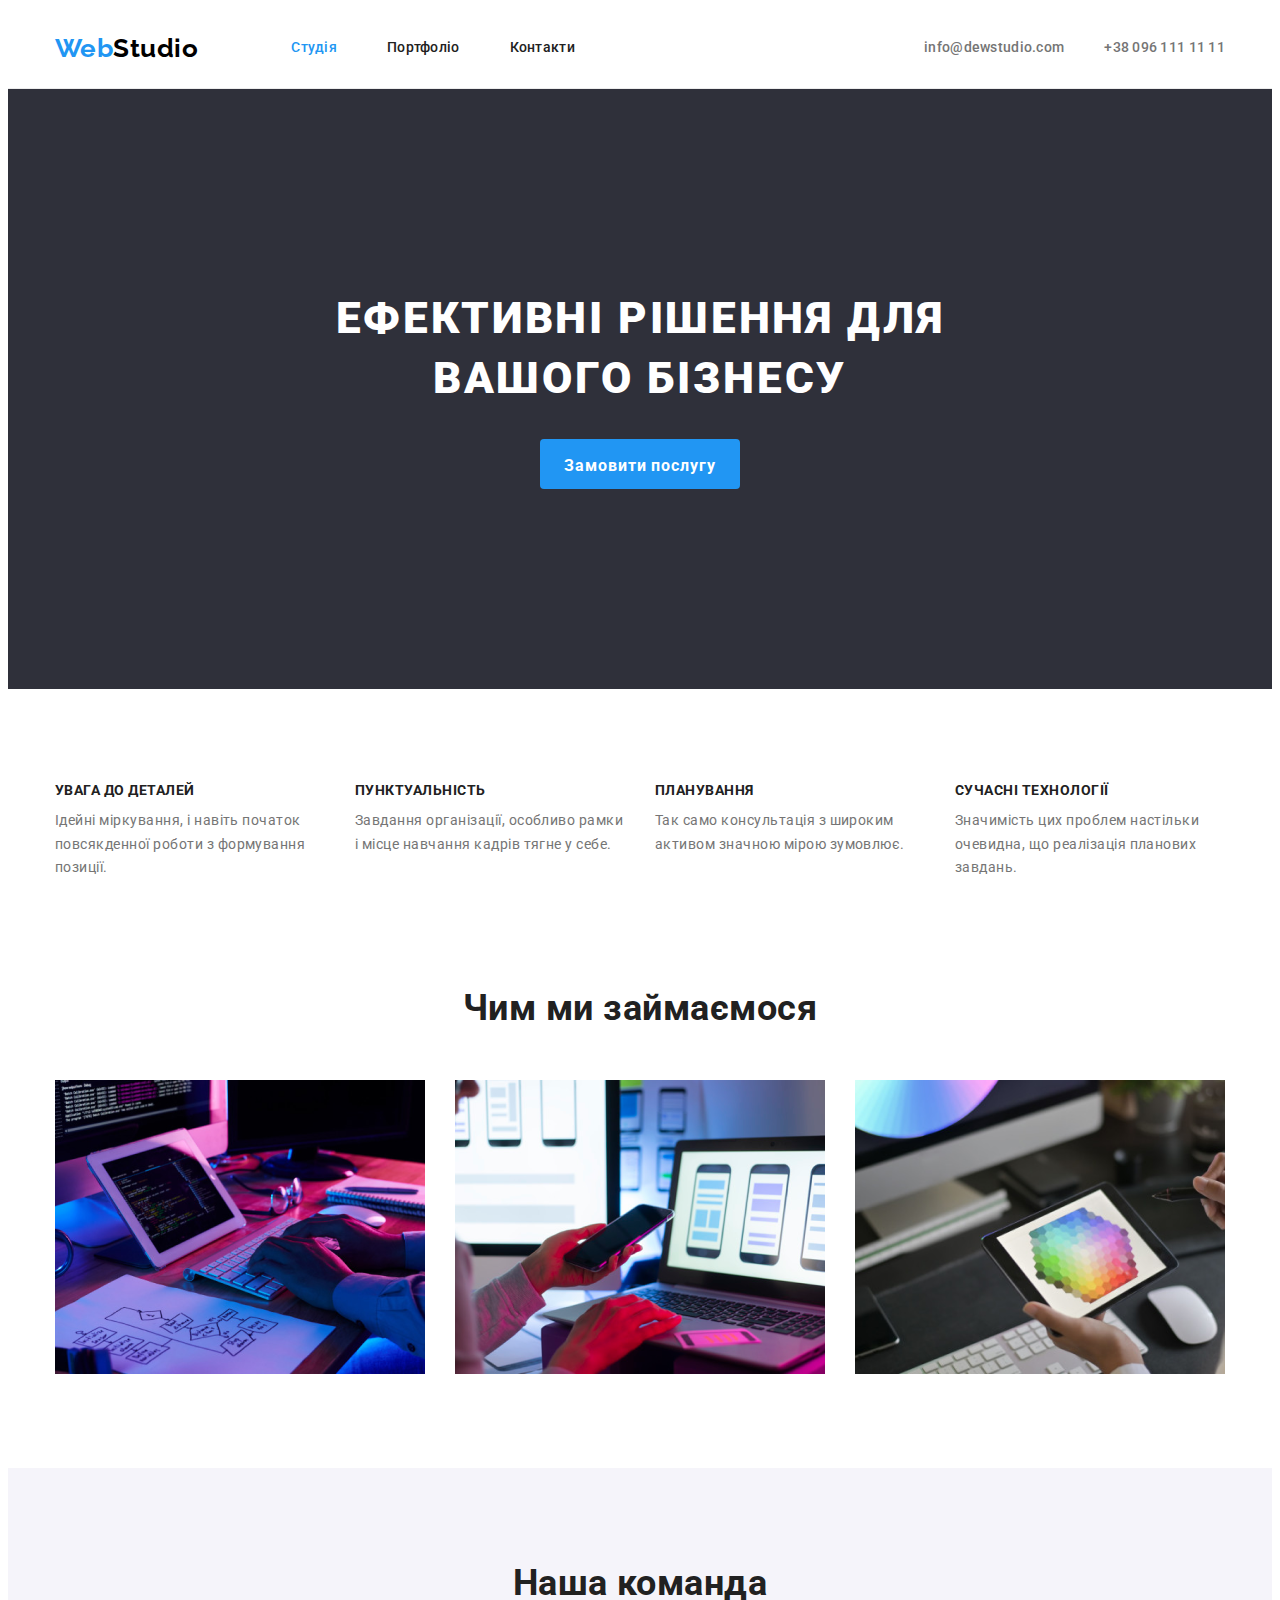
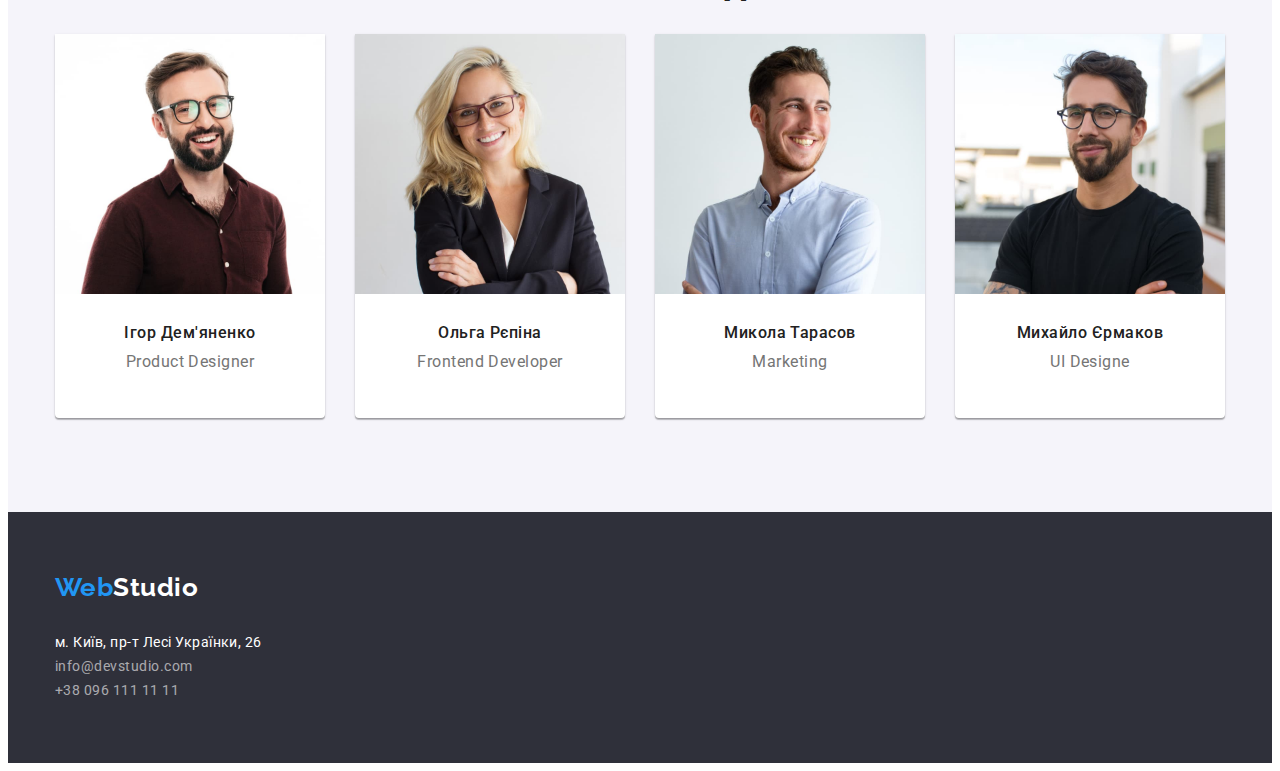
==== index.html @ f674fe14 "Initial commit" ====
<!DOCTYPE html>
<html lang="uk">
  <head>
    <meta charset="UTF-8" />
    <meta http-equiv="X-UA-Compatible" content="IE=edge" />
    <meta name="viewport" content="width=device-width, initial-scale=1.0" />
    <title>WebStudio2.1</title>
    <link rel="preconnect" href="https://fonts.googleapis.com" />
    <link rel="preconnect" href="https://fonts.gstatic.com" crossorigin />
    <link
      href="https://fonts.googleapis.com/css2?family=Raleway:wght@700&family=Roboto:wght@400;500;700;900&display=swap"
      rel="stylesheet"
    />
    <link
      rel="stylesheet"
      href="https://cdnjs.cloudflare.com/ajax/libs/modern-normalize/1.1.0/modern-normalize.min.css"
      integrity="sha512-wpPYUAdjBVSE4KJnH1VR1HeZfpl1ub8YT/NKx4PuQ5NmX2tKuGu6U/JRp5y+Y8XG2tV+wKQpNHVUX03MfMFn9Q=="
      crossorigin="anonymous"
      referrerpolicy="no-referrer"
    />
    <link rel="stylesheet" href="./css/styles.css" />
  </head>
  <body>
    <header class="section page-header">
      <div class="container">
        <nav class="nav-flex">
          <a href="./index.html" class="logo">Web<span class="logo-nav">Studio</span></a>
          <ul class="nav list">
            <li class="item"><a href="./index.html" class="nav-link curent">Студія</a></li>
            <li class="item"><a href="./portfolio.html" class="nav-link">Портфоліо</a></li>
            <li class="item"><a href="#" class="nav-link">Контакти</a></li>
          </ul>
        </nav>
        <ul class="nav list contact">
          <li class="contact-item">
            <a href="mailto:info@dewstudio.com" class="nav-button">info@dewstudio.com</a>
          </li>
          <li class="contact-item">
            <a href="tel:+380961111111" class="nav-button">+38 096 111 11 11</a>
          </li>
        </ul>
      </div>
    </header>
    <main>
      <section class="hero section">
        <div class="container">
          <h1 class="hero-title">Ефективні рішення для <br/> вашого бізнесу</h1>
          <button type="button" class="hero-button">Замовити послугу</button>
        </div>
      </section>
      <section class="benefits section">
        <div class="container benefits">
          <h2 class="visually-hidden">Наші переваги</h2>
          <ul class="benefits list">
            <li class="item">
              <h3 class="benefits-list-title">Увага до деталей</h3>
              <p class="benefits-discription">
                Ідейні міркування, і навіть початок повсякденної роботи з формування позиції.
              </p>
            </li>
            <li class="item">
              <h3 class="benefits-list-title">Пунктуальність</h3>
              <p class="benefits-discription">
                Завдання організації, особливо рамки і місце навчання кадрів тягне у себе.
              </p>
            </li>
            <li class="item">
              <h3 class="benefits-list-title">Планування</h3>
              <p class="benefits-discription">
                Так само консультація з широким активом значною мірою зумовлює.
              </p>
            </li>
            <li class="item">
              <h3 class="benefits-list-title">Сучасні технології</h3>
              <p class="benefits-discription">
                Значимість цих проблем настільки очевидна, що реалізація планових завдань.
              </p>
            </li>
          </ul>
        </div>
      </section>
      <section class="discription section">
        <div class="container">
          <h2 class="discription-title">Чим ми займаємося</h2>
          <ul class="discription list">
            <li>
              <img src="./images/boxone.png" alt="людина верстає код" width="370" />
            </li>
            <li>
              <img
                src="./images/box2.png"
                alt="людина створює додатки для смартфонів"
                width="370"
              />
            </li>
            <li>
              <img
                src="./images/box3.png"
                alt="людина обирає колір з політри на смартфоні"
                width="370"
              />
            </li>
          </ul>
        </div>
      </section>
      <section class="team section">
        <div class="container">
          <h2 class="team-title">Наша команда</h2>
          <ul class="team list">
            <li>
              <div class="cards">
                <img src="./images/igor.jpg" alt="чоловік в окулярах" width="270" />
                <div class="cards-text">
                  <h3 class="team-name">Ігор Дем'яненко</h3>
                  <p class="team-position">Product Designer</p>
                </div>
              </div>
            </li>
            <li>
              <div class="cards">
                <img src="./images/olga.jpg" alt="білява дівчинка в окулярах" width="270" />
                <div class="cards-text">
                  <h3 class="team-name">Ольга Рєпіна</h3>
                  <p class="team-position">Frontend Developer</p>
                </div>
              </div>
            </li>
            <li>
              <div class="cards">
                <img src="./images/mikola.jpg" alt="чоловік в сорочці посміхається" width="270" />
                <div class="cards-text">
                  <h3 class="team-name">Микола Тарасов</h3>
                  <p class="team-position">Marketing</p>
                </div>
              </div>
            </li>
            <li>
              <div class="cards">
                <img
                  src="./images/mihaylo.jpg"
                  alt="чоловік в окулярах та чорній футболці"
                  width="270"
                />
                <div class="cards-text">
                  <h3 class="team-name">Михайло Єрмаков</h3>
                  <p class="team-position">UI Designe</p>
                </div>
              </div>
            </li>
          </ul>
        </div>
      </section>
    </main>
    <footer class="contacts section">
      <div class="container">
        <p class="logo">Web<span class="logo-footer">Studio</span></p>
        <address>
          <ul class="contact list">
            <li>
              <a
                href="https://goo.gl/maps/CPtrU1FHBa2aNyZL9"
                target="_blank"
                rel="noopener noreferrer nofollow"
                class="contact-adress"
                >м. Київ, пр-т Лесі Українки, 26</a
              >
            </li>
            <li><a href="mailto:info@devstudio.com" class="contact-mail">info@devstudio.com</a></li>
            <li><a href="tel:+380961111111" class="contact-tel">+38 096 111 11 11</a></li>
          </ul>
        </address>
      </div>
    </footer>
  </body>
</html>
---- css/styles.css ----
/* основной фоновий цвет */
/* основной цвет текста */
/* color: ; */
/* вторичный цвет фона */
/* #2F303A */
/* акцент */
/* #2196F3 */
/* вторичний цвет текста */
/*  */

:root {
    --primary-text-color: #757575;
    --title-text-color: #212121;
    --accent-color: #2196F3;
    --alternative-accent-color: #188CE8;
    --alternative-text-color: #FFFFFF;
    --logo-text-color: #000000;
    --contacts-transparent-text: rgba(255, 255, 255, 0.6);
    --primary-background-color: #FFFFFF;
    --secondary-background-color: #2F303A;
    --alternative-background-color: #F5F4FA;
    }

/* Стили для обнуления верхних отступов у элементов */
h1,
h2,
h3,
h4,
h5,
h6,
p {
    margin-top: 0;
}

/* Класс для обнуления базовых свойств у списков (ul) */
.list {
    list-style: none;
    padding-left: 0px;
    margin: 0px;
}

/* Класс для обнуления базовых свойств у ссылок */
.link {
    text-decoration: none;
    color: inherit;
}

/* Свойства для корректного отображения картинок */
img {
    display: block;
    max-width: 100%;
    height: auto;
}

/* Свойства для обнуления курсива у address */
address {
    font-style: normal;
}

body {
    background-color: var(--primary-background-color);
    color: var(--primary-text-color);
    font-family: Roboto, sans-serif;
    letter-spacing: 0.03em;
}

* {
    box-sizing: border-box;
}
.container {
   width: 1200px; 
   padding-left: 15px;
   padding-right: 15px;
   margin-left: auto;
   margin-right: auto;
}
/* логотип */

.page-header {
border-bottom: 1px solid #ECECEC;
}

.page-header .container{
    display: flex;
    align-items: center;
}

.nav-flex {
    display: flex;
    align-items: center;
}

.logo {
    color: var(--accent-color);
    text-decoration: none;
    font-family: Raleway, sans-serif;
    font-weight: 700;
    font-size: 26px;
    line-height: 1.19;
    
}
.logo-nav {
    color: var(--logo-text-color)}

.nav-flex .logo {
    margin-right: 93px;

}



    /* навигация */

.nav.list,
.nav-button {
    display: flex;

    font-weight: 500;
    font-size: 14px;
    line-height:1.14;
    letter-spacing: 0.02em;
}


.nav-link {
    display: block;
    color: var(--title-text-color);
    text-decoration: none;
    padding: 32px 0px;
    }
.nav-link:hover,
.nav-link:focus {
    color: var(--accent-color);
    }

.nav.list .item + .item {
    margin-left: 50px;
}

.nav.list.contact {
    margin-left: auto;
}
.nav.list .nav-button{
    margin-bottom: 0px;
}

.nav-button {
    display: block;
    padding: 32px 0px;
    color: var(--primary-text-color);
    text-decoration: none;}


.nav-button:hover,
.nav-button:focus {
    color: var(--accent-color);}

    .nav.list .contact-item + .contact-item {
margin-left: 40px;
    }


    .curent {
        color: var(--accent-color);
    }


    /* Герой */

.hero {
    padding-top: 200px;
    padding-bottom: 200px;
    
    background-color: var(--secondary-background-color);
    display: block;
    text-align: center;

}

.hero-title {
    color: var(--alternative-text-color);
    font-weight: 900;
    font-size: 44px;
    line-height: 1.36;
    
    letter-spacing: 0.06em;
    text-transform: uppercase;
    border: transparent; 

    margin-bottom: 30px;
}

.hero-button {
    background-color: var(--accent-color);
    color: var(--alternative-text-color);
    font-family: inherit;
    font-weight: 700;
    font-size: 16px;
    line-height: 1.87;
    letter-spacing: 0.06em;
    text-align: center;
    cursor: pointer;

   
    border-radius: 4px;
    border-color: transparent;
    min-width: 200px;
    height: 50px;
    padding: 10px 20px;
}


.hero-button:hover,
.hero-button:focus {
    background-color: var(--alternative-accent-color);
}


/* Наши преимущества */

.benefits.section {
    padding-top: 94px;
    padding-bottom: 94px;
}


.visually-hidden {
    position: absolute;
    white-space: nowrap;
    width: 1px;
    height: 1px;
    overflow: hidden;
    border: 0;
    padding: 0;
    clip: rect(0 0 0 0);
    clip-path: inset(50%);
    margin: -1px;
}

.benefits.list {
    display: flex;
}

.benefits.list .item {
    display: block;
    width: 270px;
    margin-right: 30px;
}

.benefits.list .item:last-child {
    margin-right: 0px;
}
.benefits-list-title {
    color: var(--title-text-color);
    font-weight: 700;
    font-size: 14px;
    line-height: 1.14;
    text-transform: uppercase;
    margin-bottom: 10px;
}


.benefits-discription {
    font-size: 14px;
    line-height: 1.71;
}


/* Чем мы занимаемся */

.discription.section {
    padding-bottom: 94px;
}

.discription-title {
    color: var(--title-text-color);
    font-weight: 700;
    font-size: 36px;
    line-height: 1.16;
    text-align: center;

    margin-bottom: 50px;
}

.discription.list {
    display: flex;
    justify-content: space-between;
}

/* Наша команда */
.team.section {
    padding: 94px 0px;
}
.team.team.section {
    background-color: var(--alternative-background-color);
}

.team.list {
    display: flex;
    justify-content: space-between;
}

.cards {
    background: #FFFFFF;
        /* material shadow v1 */
    
        box-shadow: 0px 1px 3px rgba(0, 0, 0, 0.12), 0px 1px 1px rgba(0, 0, 0, 0.14), 0px 2px 1px rgba(0, 0, 0, 0.2);
        border-radius: 0px 0px 4px 4px;
}

.cards-text {
    padding-top: 30px;
    padding-bottom: 30px;
}

.team-title {
    color: var(--title-text-color);
    font-weight: 700;
    font-size: 36px;
    line-height: 1,16;
    text-align: center;
}

.team-name {      
    color: var(--title-text-color);
    font-weight: 500;
    font-size: 16px;
    line-height: 1.18;
    text-align: center;
    margin-bottom: 10px;
}

.team-position {

    font-weight: 400;
    font-size: 16px;
    line-height: 1.18;
    text-align: center;
}

/* Футер */

.contacts.section {
    background-color: var(--secondary-background-color);
    padding: 60px 0px;
}

.contacts.section p {
    margin-bottom: 28px;
}
.logo-footer {
    color: var(--alternative-text-color);
}

.contact.list a {
    margin-bottom: 12px;
}

.contact-adress {
    color: var(--alternative-text-color);
    text-decoration: none;
    font-style: normal;
    font-size: 14px;
    line-height: 1.71;
}

.contact-mail,
.contact-tel {
    color: var(--contacts-transparent-text);
    text-decoration: none;
    font-style: normal;
    font-size: 14px;
    line-height: 1.71;
}

.contact-adress:hover,
.contact-adress:focus,
.contact-mail:hover,
.contact-mail:focus,
.contact-tel:hover,
.contact-tel:focus {
    color: var(--accent-color);
}

/* Портфоліо */

/* Фільтри */

.container.portfolio {
    padding-top: 94px;
    padding-bottom: 94px;
}

.filters.list {
    display: flex;
    justify-content: center;
    margin-bottom: 50px;
}
.filters.list .item {
    margin-right: 8px;


}
.filters.list .item:last-child {
margin-right: 0px;
}

.filter-button {
    padding: 6px 22px;
    
    background-color: var(--alternative-background-color);
    color: var(--title-text-color);
    font-family: inherit;
    font-weight: 500;
    font-size: 16px;
    line-height: 1.62;
    text-align: center;
    letter-spacing: 0.03em;
    border-radius: 4px;
    border: transparent;
    cursor:pointer;
    }


.filter-button:hover,
.filter-button:focus {
    background-color: var(--accent-color);
    color: var(--alternative-text-color);
}

/* Проекты */

.project-flex {
    display: flex;
    flex-wrap: wrap;
}

.project.list .item {
    display: block;
    margin-right: 30px;
    margin-bottom: 30px;
    width: 370px;
}
 .project.list .item:nth-child(3n) {
    margin-right: 0px;
 }

.project.list .item:nth-last-child(-n + 3) {
    margin-bottom: 0px;
}

.project-cards {
    padding: 20px 24px;
    border: 1px solid #EEEEEE;
}

.projects-title {
    margin-bottom: 4px;
    
    color:  var(--title-text-color);
    font-weight: 700;
    font-size: 18px;
    line-height: 2;    
    letter-spacing: 0.06em;

}

.project-text {
    margin-bottom: 0px;
    font-size: 16px;
    line-height: 1.88;
    
}
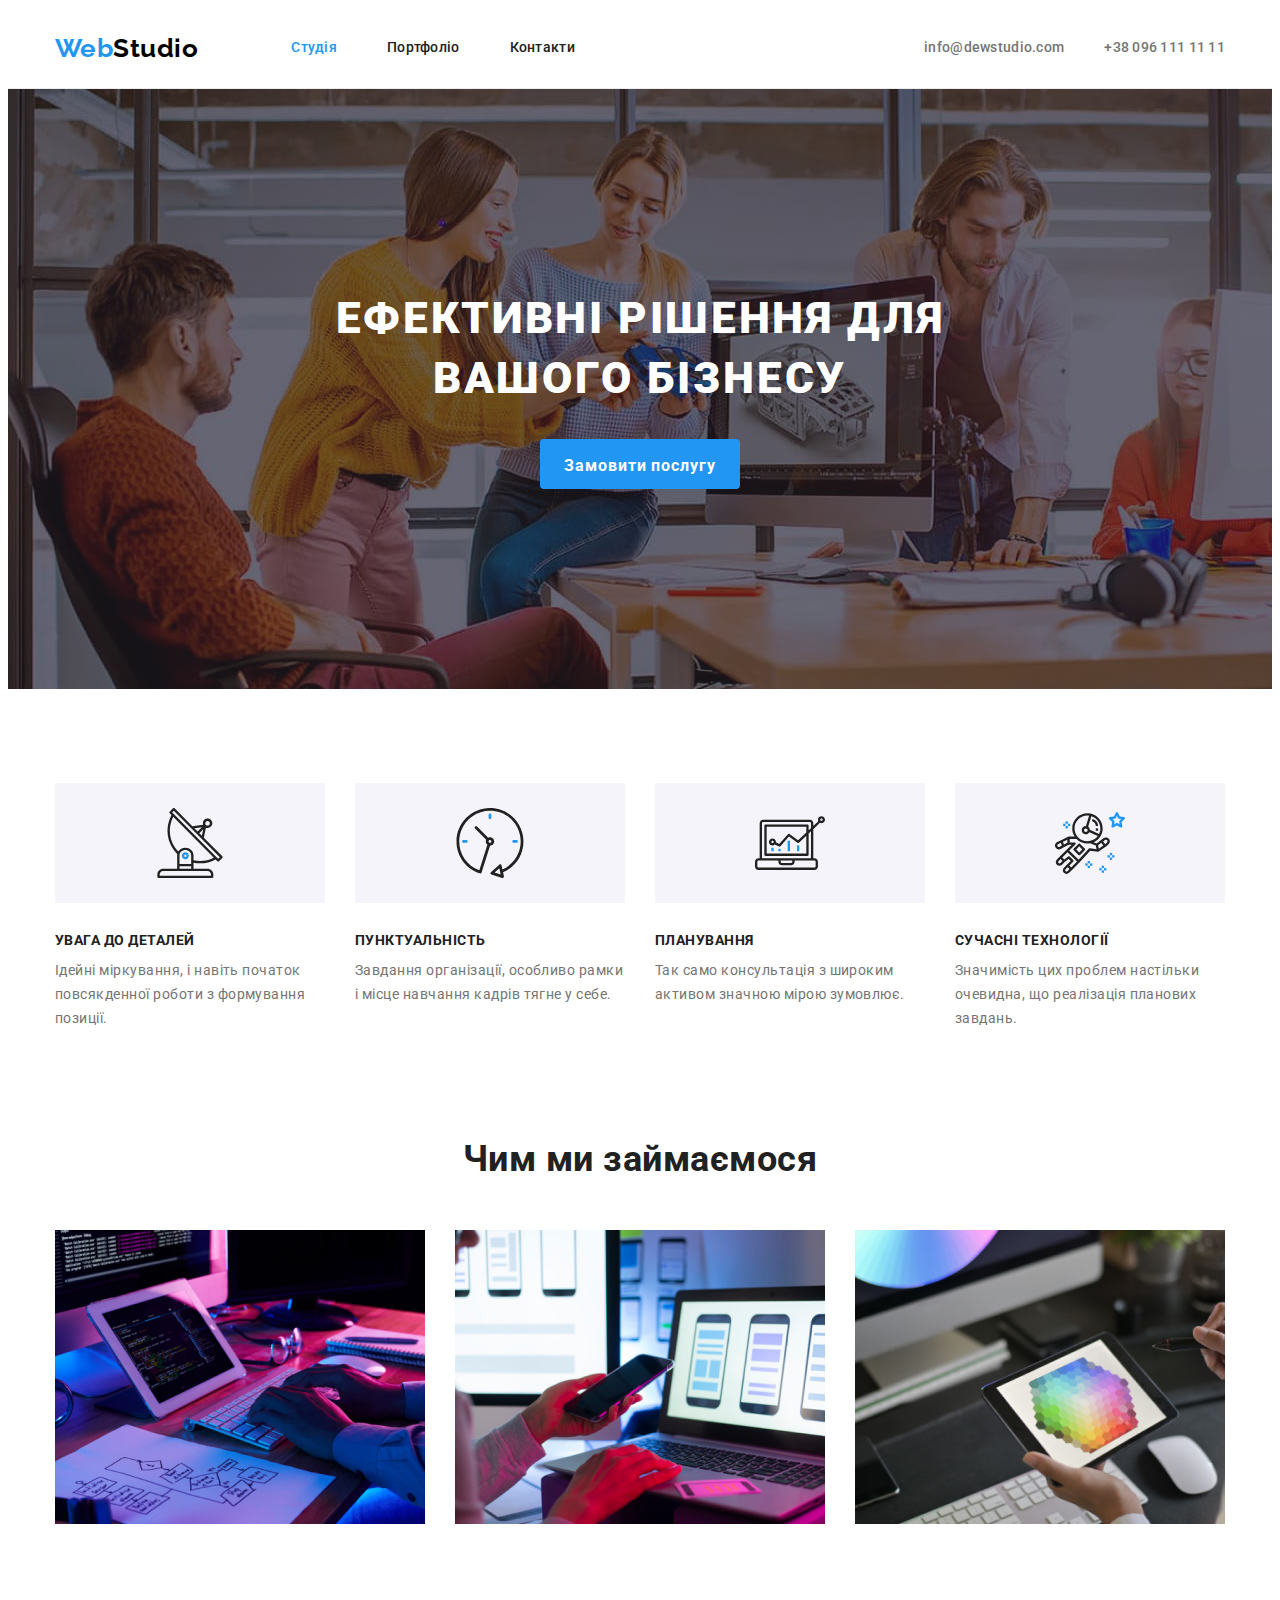
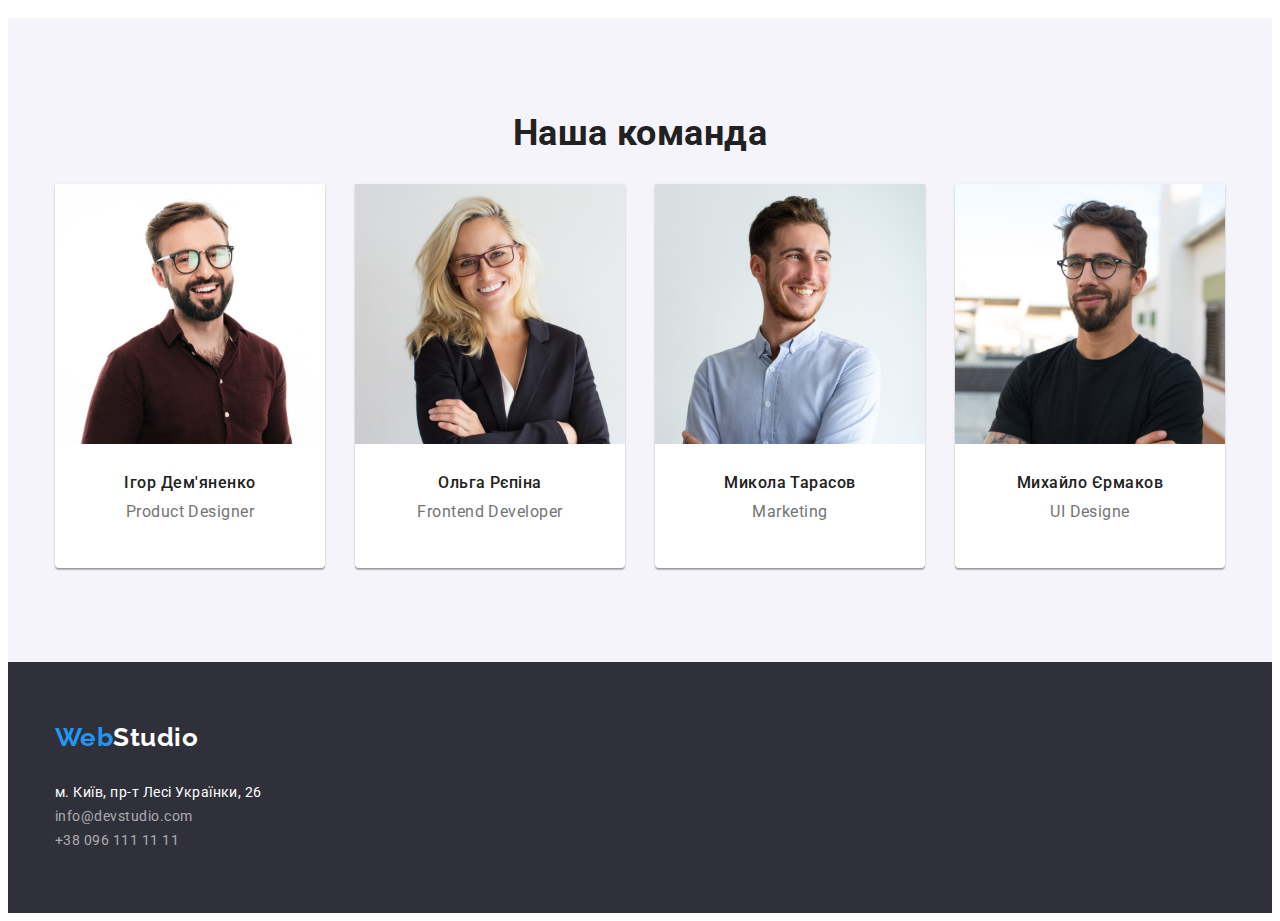
==== commit 7ffa7aa6: "заканчивает оформления героя" ====
--- a/index.html
+++ b/index.html
@@ -49,28 +49,28 @@
         </div>
       </section>
       <section class="benefits section">
-        <div class="container benefits">
+        <div class="container">
           <h2 class="visually-hidden">Наші переваги</h2>
           <ul class="benefits list">
-            <li class="item">
+            <li class="item item-antenna">
               <h3 class="benefits-list-title">Увага до деталей</h3>
               <p class="benefits-discription">
                 Ідейні міркування, і навіть початок повсякденної роботи з формування позиції.
               </p>
             </li>
-            <li class="item">
+            <li class="item item-clock">
               <h3 class="benefits-list-title">Пунктуальність</h3>
               <p class="benefits-discription">
                 Завдання організації, особливо рамки і місце навчання кадрів тягне у себе.
               </p>
             </li>
-            <li class="item">
+            <li class="item item-diogramma">
               <h3 class="benefits-list-title">Планування</h3>
               <p class="benefits-discription">
                 Так само консультація з широким активом значною мірою зумовлює.
               </p>
             </li>
-            <li class="item">
+            <li class="item item-astronaut">
               <h3 class="benefits-list-title">Сучасні технології</h3>
               <p class="benefits-discription">
                 Значимість цих проблем настільки очевидна, що реалізація планових завдань.
--- a/css/styles.css
+++ b/css/styles.css
@@ -171,10 +171,19 @@
     padding-top: 200px;
     padding-bottom: 200px;
     
+    display: block;
+    text-align: center;
+    height: 600px;
+    max-width: 1600px;
+    margin-left: auto;
+    margin-right: auto;
+   
+    background-image: linear-gradient( 
+        to right,
+    rgba(53, 47, 58, 0.4), rgba(53, 47, 58, 0.4)),
+    url(../images/hero.jpg);
     background-color: var(--secondary-background-color);
-    display: block;
-    text-align: center;
-
+   
 }
 
 .hero-title {
@@ -265,6 +274,32 @@
     line-height: 1.71;
 }
 
+.benefits.list .item::before {
+    display: block;
+    content: "";
+    height: 120px;
+    margin-bottom: 30px;
+    background-size: 70px;
+    background-repeat: no-repeat;
+    background-position: center;
+    background-color: var(--alternative-background-color);
+}
+
+.item-antenna::before {
+    background-image: url(../images/antenna.svg);
+    }
+
+.item-clock::before {
+    background-image: url(../images/clock.svg);
+}
+
+.item-diogramma::before {
+    background-image: url(../images/diagram.svg);
+}
+
+.item-astronaut::before {
+    background-image: url(../images/astronaut.svg);
+}
 
 /* Чем мы занимаемся */
 
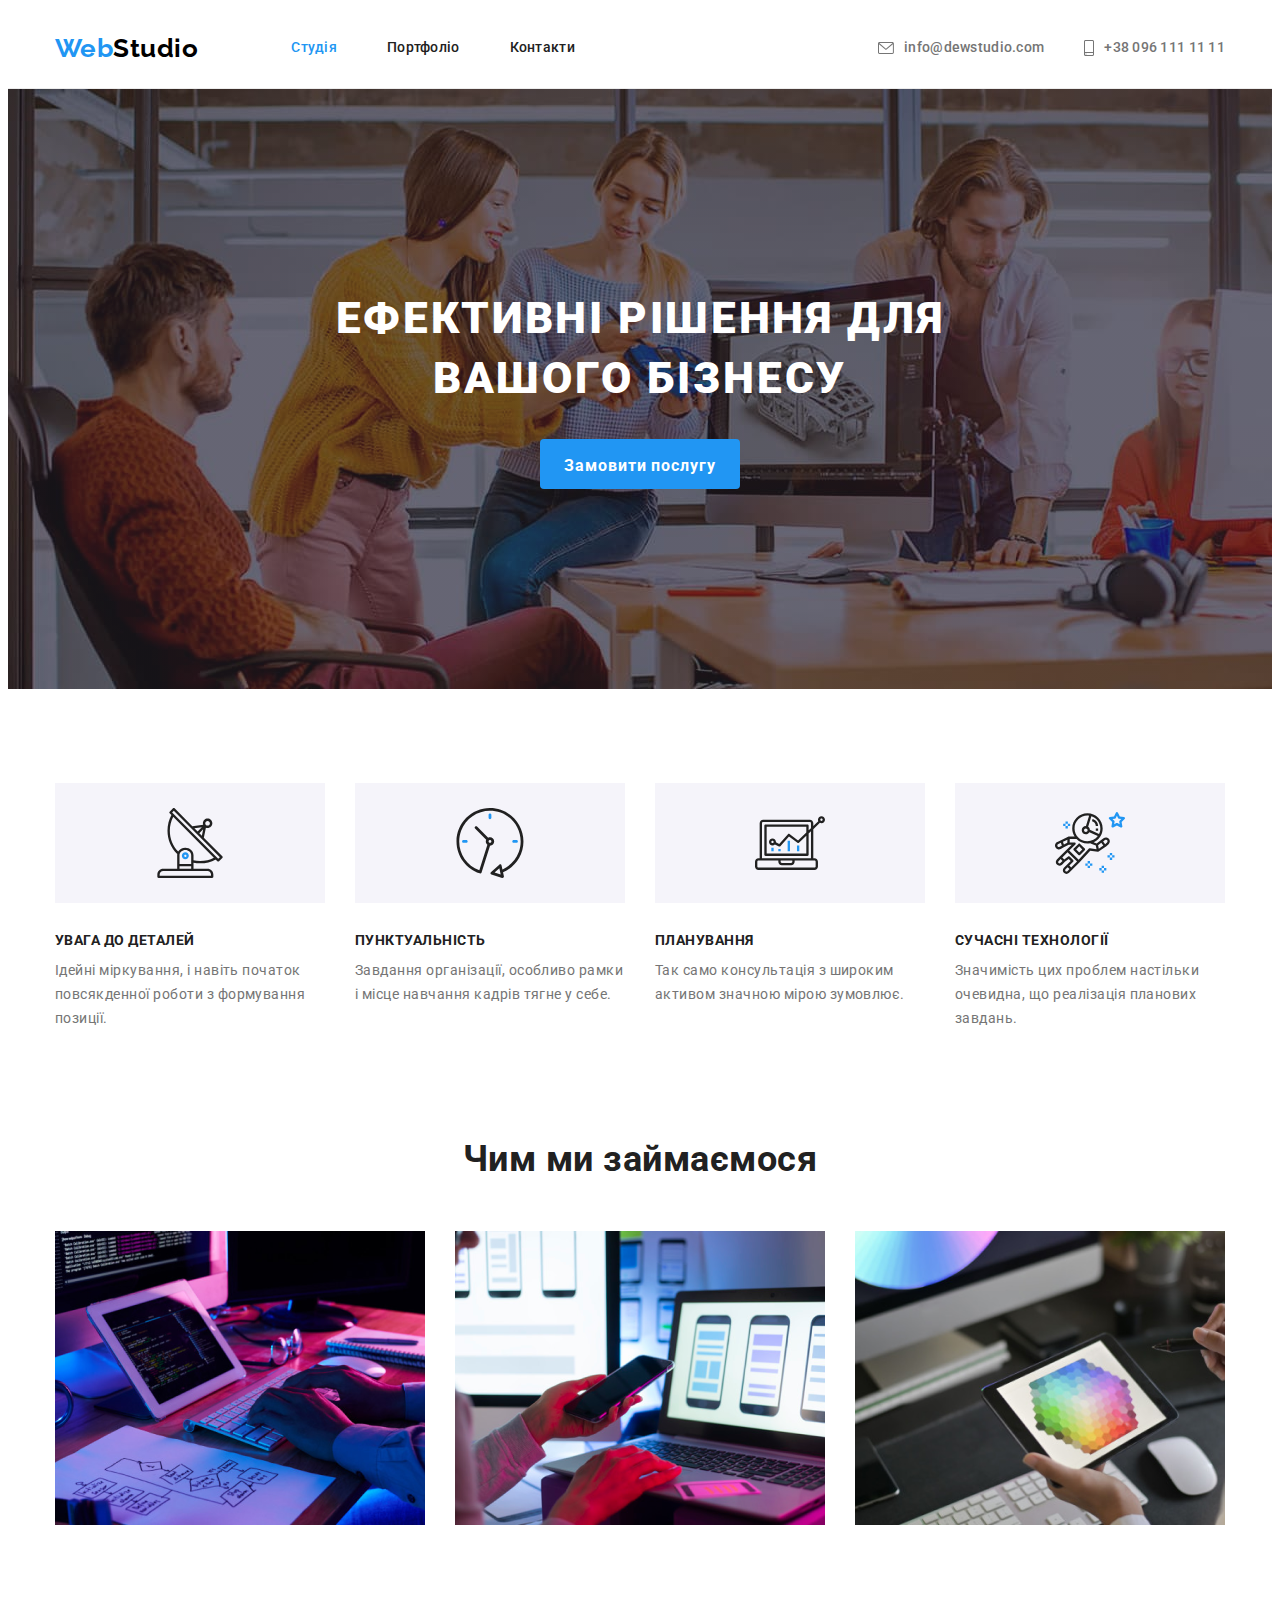
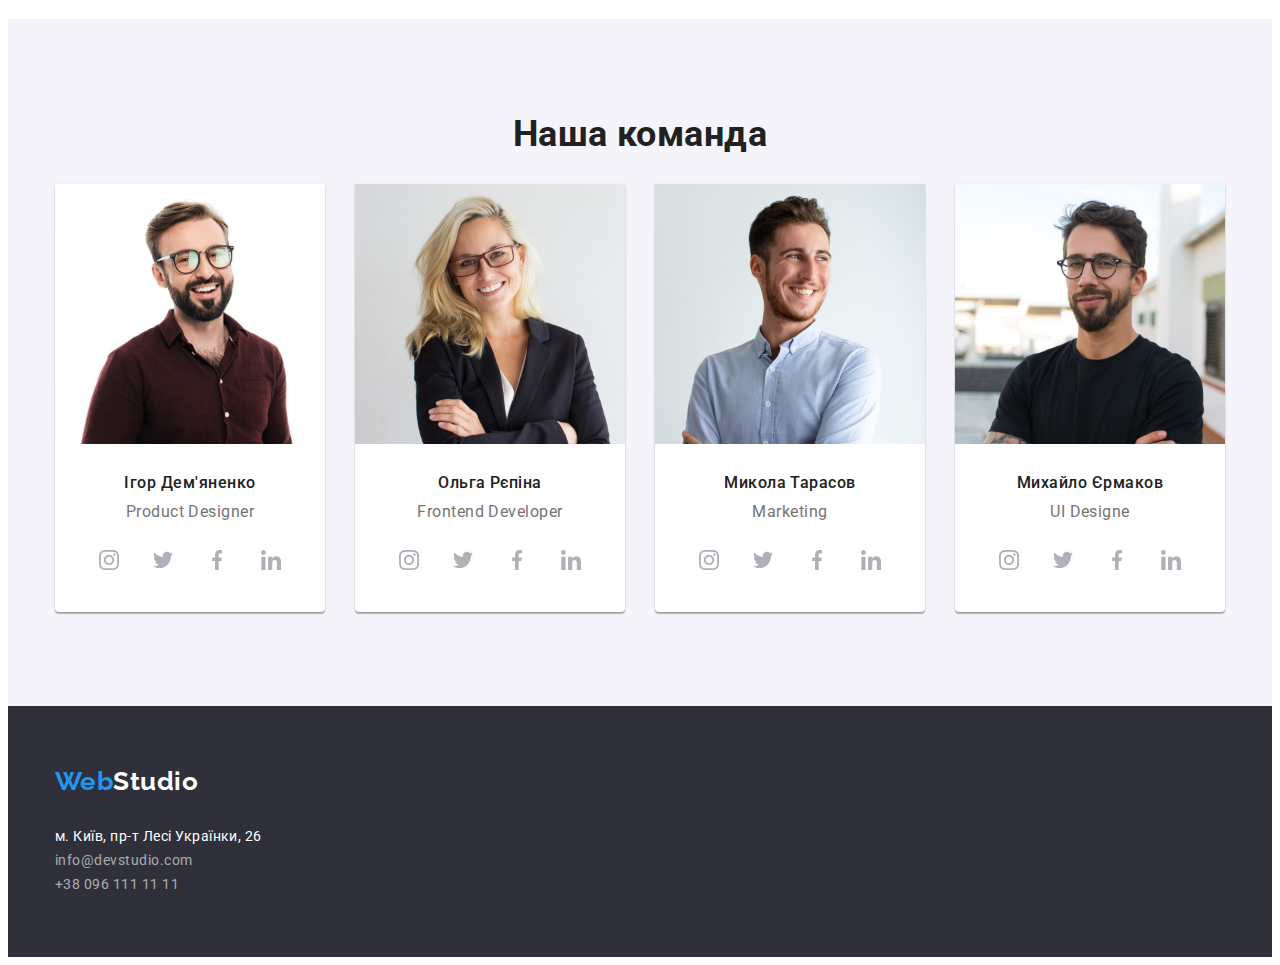
==== commit e568d721: "заканчивает карточки команды" ====
--- a/index.html
+++ b/index.html
@@ -33,10 +33,19 @@
         </nav>
         <ul class="nav list contact">
           <li class="contact-item">
-            <a href="mailto:info@dewstudio.com" class="nav-button">info@dewstudio.com</a>
+            <a href="mailto:info@dewstudio.com" class="nav-button">
+              <svg class="contact-icon" width="16px" height="12px">
+                <use href="./images/icons.svg#icon-envelope"></use>
+              </svg>
+              info@dewstudio.com</a
+            >
           </li>
           <li class="contact-item">
-            <a href="tel:+380961111111" class="nav-button">+38 096 111 11 11</a>
+            <a href="tel:+380961111111" class="nav-button">
+              <svg class="contact-icon" width="10px" height="16px">
+                <use href="./images/icons.svg#icon-smartphone"></use></svg
+              >+38 096 111 11 11</a
+            >
           </li>
         </ul>
       </div>
@@ -44,7 +53,10 @@
     <main>
       <section class="hero section">
         <div class="container">
-          <h1 class="hero-title">Ефективні рішення для <br/> вашого бізнесу</h1>
+          <h1 class="hero-title">
+            Ефективні рішення для <br />
+            вашого бізнесу
+          </h1>
           <button type="button" class="hero-button">Замовити послугу</button>
         </div>
       </section>
@@ -52,25 +64,46 @@
         <div class="container">
           <h2 class="visually-hidden">Наші переваги</h2>
           <ul class="benefits list">
-            <li class="item item-antenna">
+            <li class="item">
+              <div class="thumb">
+                <svg class="" width="70" height="70">
+                  <use href="./images/icons.svg#icon-antenna"></use>
+                </svg>
+              </div>
               <h3 class="benefits-list-title">Увага до деталей</h3>
               <p class="benefits-discription">
                 Ідейні міркування, і навіть початок повсякденної роботи з формування позиції.
               </p>
             </li>
-            <li class="item item-clock">
+            <li class="item">
+              <div class="thumb">
+                <svg class="" width="70" height="70">
+                  <use href="./images/icons.svg#icon-clock"></use>
+                </svg>
+              </div>
               <h3 class="benefits-list-title">Пунктуальність</h3>
               <p class="benefits-discription">
                 Завдання організації, особливо рамки і місце навчання кадрів тягне у себе.
               </p>
             </li>
-            <li class="item item-diogramma">
+            <li class="item">
+              <div class="thumb">
+                <svg class="" width="70" height="70">
+                  <use href="./images/icons.svg#icon-diagram"></use>
+                </svg>
+              </div>
+
               <h3 class="benefits-list-title">Планування</h3>
               <p class="benefits-discription">
                 Так само консультація з широким активом значною мірою зумовлює.
               </p>
             </li>
-            <li class="item item-astronaut">
+            <li class="item">
+              <div class="thumb">
+                <svg class="" width="70" height="70">
+                  <use href="./images/icons.svg#icon-astronaut"></use>
+                </svg>
+              </div>
               <h3 class="benefits-list-title">Сучасні технології</h3>
               <p class="benefits-discription">
                 Значимість цих проблем настільки очевидна, що реалізація планових завдань.
@@ -113,6 +146,28 @@
                 <div class="cards-text">
                   <h3 class="team-name">Ігор Дем'яненко</h3>
                   <p class="team-position">Product Designer</p>
+                  <div>
+                    <ul class="list social-network">
+                      <li class="social-item">
+                        <a class="social link" href=""
+                          ><svg width="20" height="20">
+                            <use href="./images/icons.svg#icon-instagram"></use></svg
+                        ></a>
+                      </li>
+                      <li class="social-item">  <a class="social link" href=""
+                          ><svg width="20" height="20">
+                            <use href="./images/icons.svg#icon-twitter"></use></svg
+                        ></a></li>
+                      <li class="social-item">  <a class="social link" href=""
+                          ><svg width="20" height="20">
+                            <use href="./images/icons.svg#icon-facebook"></use></svg
+                        ></a></li>
+                      <li class="social-item">  <a class="social link" href=""
+                          ><svg width="20" height="20">
+                            <use href="./images/icons.svg#icon-linkedin"></use></svg
+                        ></a></li>
+                    </ul>
+                  </div>
                 </div>
               </div>
             </li>
@@ -122,6 +177,28 @@
                 <div class="cards-text">
                   <h3 class="team-name">Ольга Рєпіна</h3>
                   <p class="team-position">Frontend Developer</p>
+                   <div>
+                    <ul class="list social-network">
+                      <li class="social-item">
+                        <a class="social link" href=""
+                          ><svg width="20" height="20">
+                            <use href="./images/icons.svg#icon-instagram"></use></svg
+                        ></a>
+                      </li>
+                      <li class="social-item">  <a class="social link" href=""
+                          ><svg width="20" height="20">
+                            <use href="./images/icons.svg#icon-twitter"></use></svg
+                        ></a></li>
+                      <li class="social-item">  <a class="social link" href=""
+                          ><svg width="20" height="20">
+                            <use href="./images/icons.svg#icon-facebook"></use></svg
+                        ></a></li>
+                      <li class="social-item">  <a class="social link" href=""
+                          ><svg width="20" height="20">
+                            <use href="./images/icons.svg#icon-linkedin"></use></svg
+                        ></a></li>
+                    </ul>
+                  </div>
                 </div>
               </div>
             </li>
@@ -131,6 +208,28 @@
                 <div class="cards-text">
                   <h3 class="team-name">Микола Тарасов</h3>
                   <p class="team-position">Marketing</p>
+                   <div>
+                    <ul class="list social-network">
+                      <li class="social-item">
+                        <a class="social link" href=""
+                          ><svg width="20" height="20">
+                            <use href="./images/icons.svg#icon-instagram"></use></svg
+                        ></a>
+                      </li>
+                      <li class="social-item">  <a class="social link" href=""
+                          ><svg width="20" height="20">
+                            <use href="./images/icons.svg#icon-twitter"></use></svg
+                        ></a></li>
+                      <li class="social-item">  <a class="social link" href=""
+                          ><svg width="20" height="20">
+                            <use href="./images/icons.svg#icon-facebook"></use></svg
+                        ></a></li>
+                      <li class="social-item">  <a class="social link" href=""
+                          ><svg width="20" height="20">
+                            <use href="./images/icons.svg#icon-linkedin"></use></svg
+                        ></a></li>
+                    </ul>
+                  </div>
                 </div>
               </div>
             </li>
@@ -143,7 +242,28 @@
                 />
                 <div class="cards-text">
                   <h3 class="team-name">Михайло Єрмаков</h3>
-                  <p class="team-position">UI Designe</p>
+                  <p class="team-position">UI Designe</p> <div>
+                    <ul class="list social-network">
+                      <li class="social-item">
+                        <a class="social link" href=""
+                          ><svg width="20" height="20">
+                            <use href="./images/icons.svg#icon-instagram"></use></svg
+                        ></a>
+                      </li>
+                      <li class="social-item">  <a class="social link" href=""
+                          ><svg width="20" height="20">
+                            <use href="./images/icons.svg#icon-twitter"></use></svg
+                        ></a></li>
+                      <li class="social-item">  <a class="social link" href=""
+                          ><svg width="20" height="20">
+                            <use href="./images/icons.svg#icon-facebook"></use></svg
+                        ></a></li>
+                      <li class="social-item">  <a class="social link" href=""
+                          ><svg width="20" height="20">
+                            <use href="./images/icons.svg#icon-linkedin"></use></svg
+                        ></a></li>
+                    </ul>
+                  </div>
                 </div>
               </div>
             </li>
--- a/css/styles.css
+++ b/css/styles.css
@@ -19,6 +19,7 @@
     --primary-background-color: #FFFFFF;
     --secondary-background-color: #2F303A;
     --alternative-background-color: #F5F4FA;
+    --passive-icons-color: #AFB1B8;
     }
 
 /* Стили для обнуления верхних отступов у элементов */
@@ -138,14 +139,23 @@
 }
 
 .nav.list.contact {
+    display: flex;
     margin-left: auto;
 }
+
+.contact-icon {
+margin-right: 10px;
+fill: currentColor;
+}
+
+
 .nav.list .nav-button{
     margin-bottom: 0px;
 }
 
 .nav-button {
-    display: block;
+    display: flex;
+    align-items: center;
     padding: 32px 0px;
     color: var(--primary-text-color);
     text-decoration: none;}
@@ -274,7 +284,16 @@
     line-height: 1.71;
 }
 
-.benefits.list .item::before {
+.benefits .thumb {
+    display: flex;
+    align-items: center;
+    justify-content: center;
+    height: 120px;
+    background-color: var(--alternative-background-color);
+margin-bottom: 30px;
+    
+}
+/* .benefits.list .item::before {
     display: block;
     content: "";
     height: 120px;
@@ -283,8 +302,8 @@
     background-repeat: no-repeat;
     background-position: center;
     background-color: var(--alternative-background-color);
-}
-
+} */
+/* 
 .item-antenna::before {
     background-image: url(../images/antenna.svg);
     }
@@ -299,7 +318,7 @@
 
 .item-astronaut::before {
     background-image: url(../images/astronaut.svg);
-}
+} */
 
 /* Чем мы занимаемся */
 
@@ -371,7 +390,48 @@
     font-size: 16px;
     line-height: 1.18;
     text-align: center;
-}
+    margin-bottom: 16px;
+}
+.list.social-network {
+    display: flex;
+    align-items: center;
+    justify-content: center;
+}
+
+.social-item {
+    width: 44px;
+    height: 44px;
+    margin-right: 10px;
+ }
+
+.social-item:last-child{
+    margin-right: 0px;
+}
+
+.social.link {
+    display: flex;
+    align-items: center;
+    justify-content: center;
+    width: 100%;
+    height: 100%;
+    border-radius: 50%;
+    fill: var(--passive-icons-color);
+   }
+
+
+
+.social.link:hover,
+.social.link:focus {
+    background-color: var(--accent-color);
+    fill: var(--alternative-text-color);
+}
+
+
+
+/* .social-item {
+    margin: auto;
+} */
+
 
 /* Футер */
 
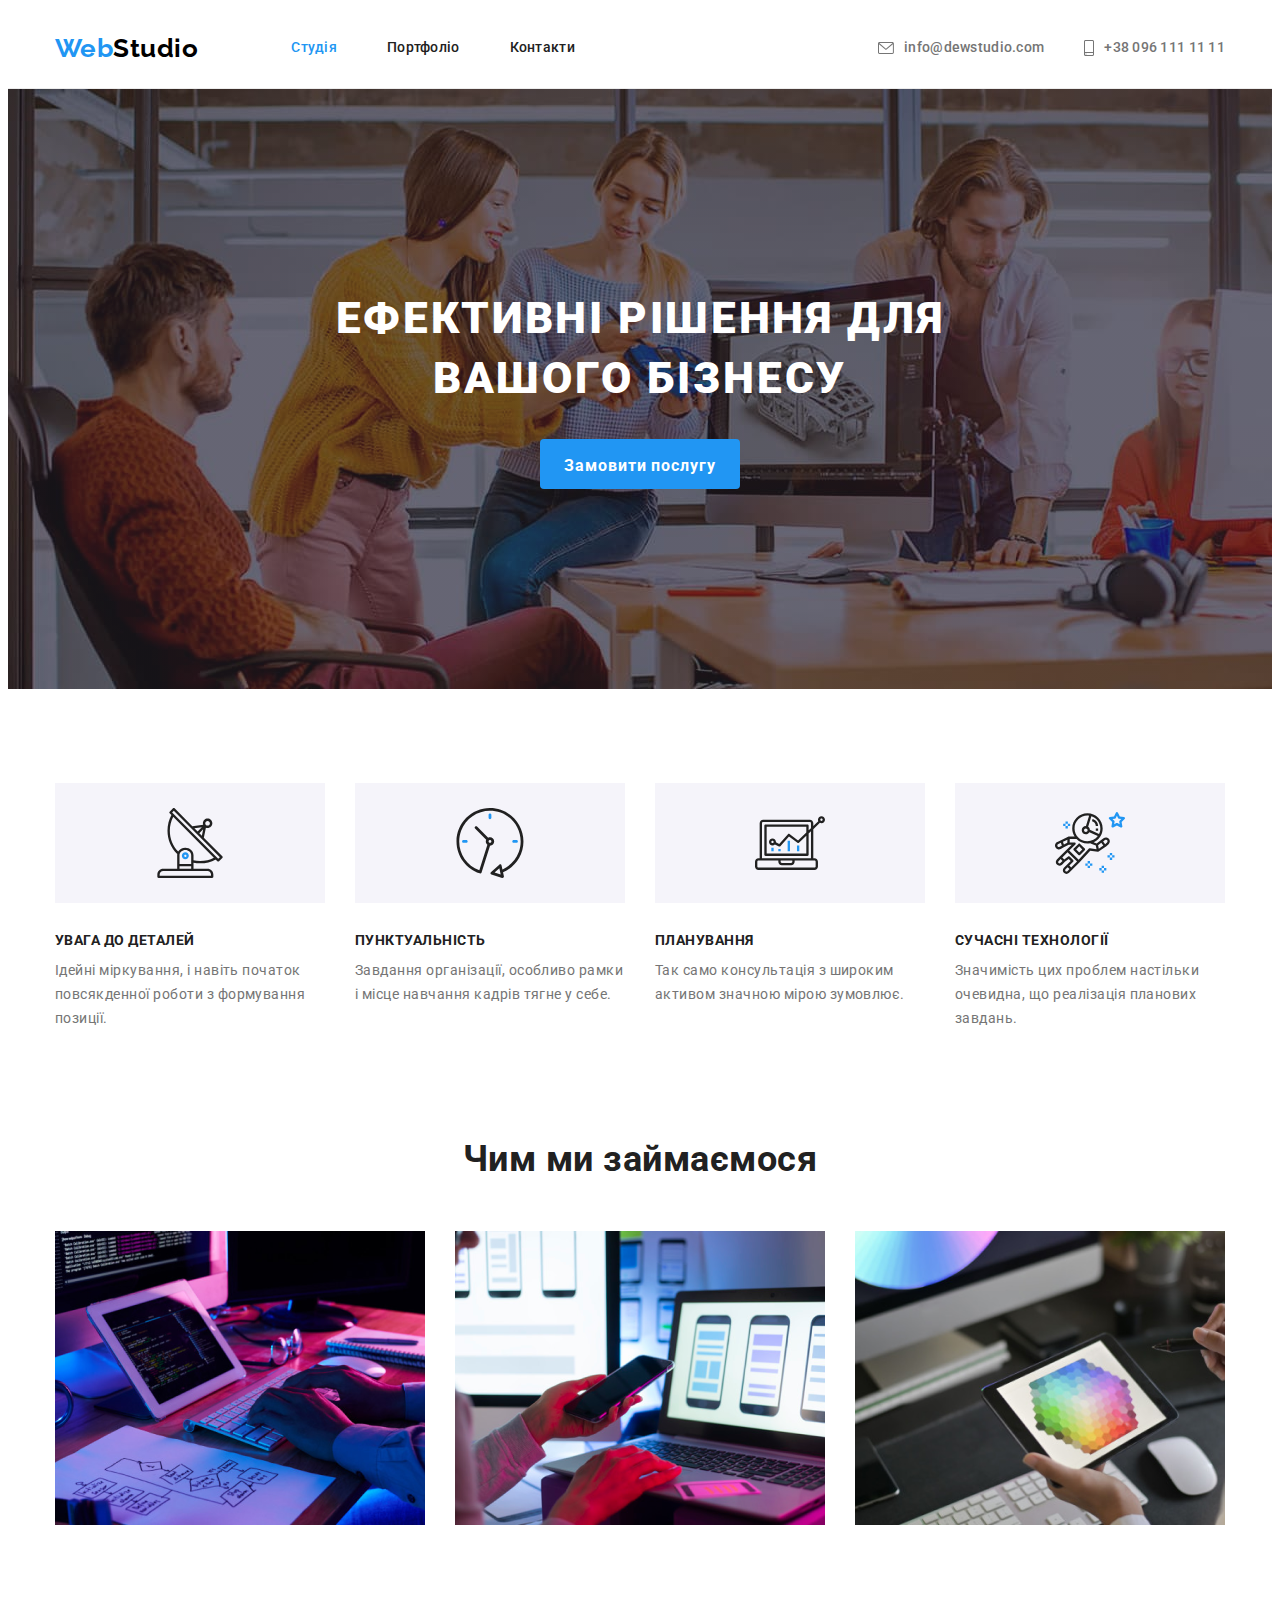
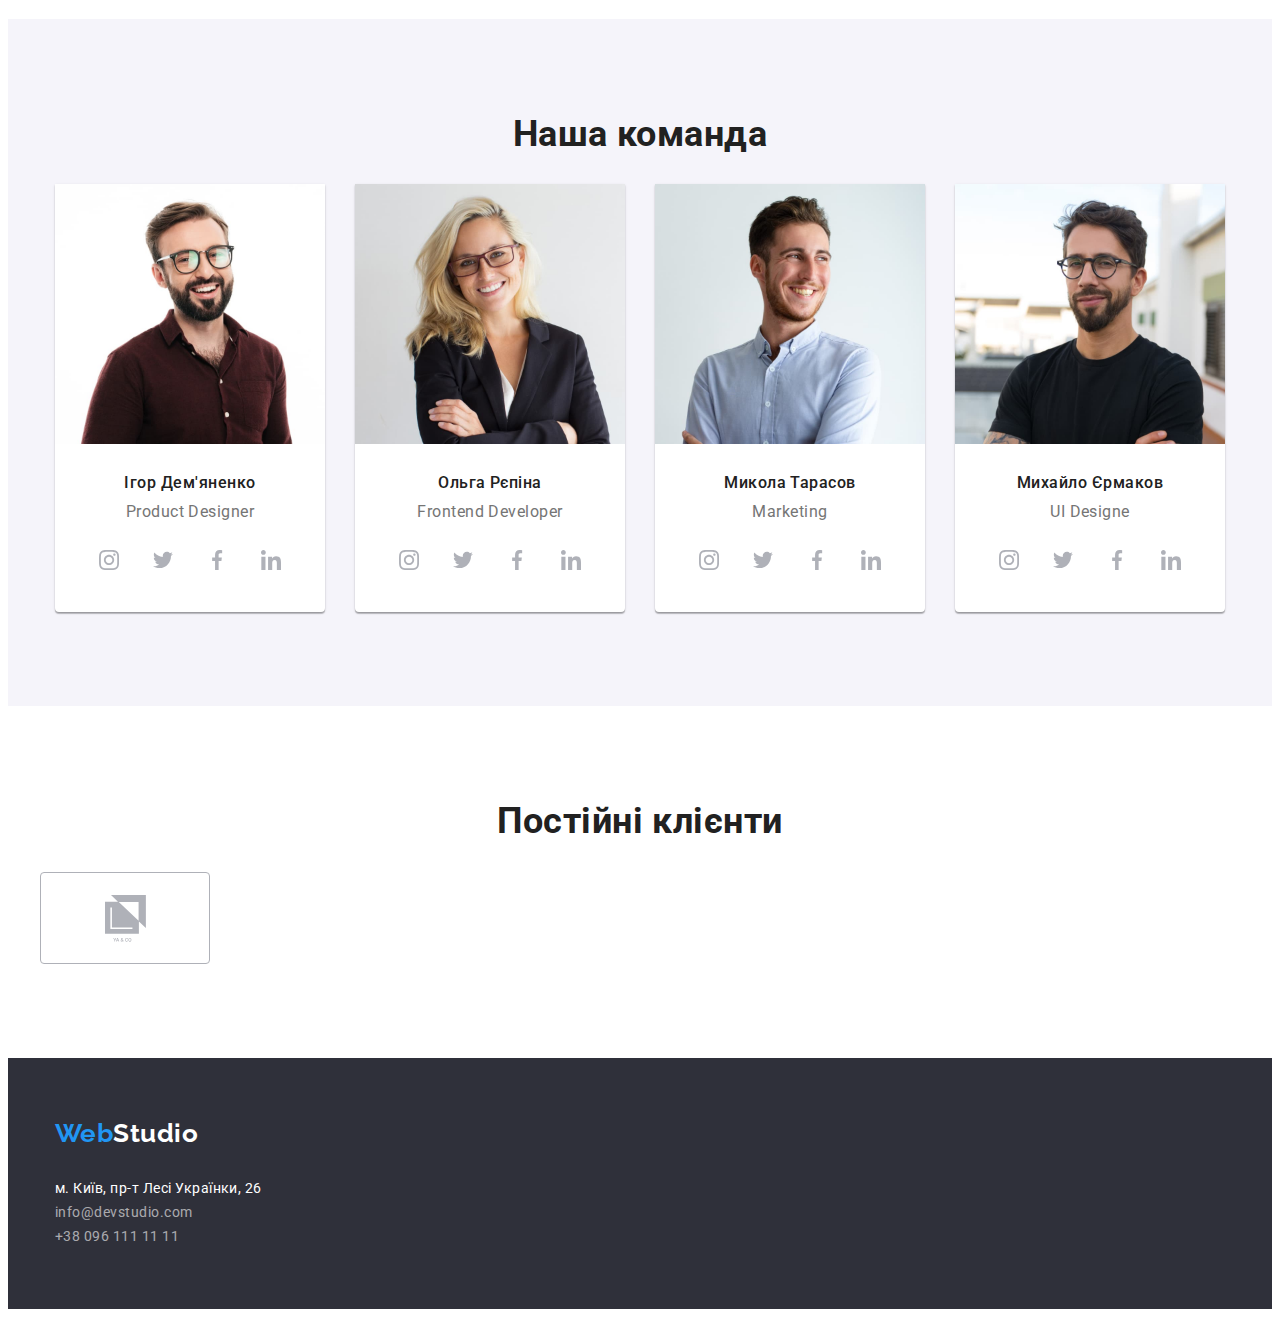
==== commit d31cdbb8: "заканчивает первого клиента" ====
--- a/index.html
+++ b/index.html
@@ -270,6 +270,24 @@
           </ul>
         </div>
       </section>
+      <section class="clients section">
+        <div class="container">
+          <h2 class="clients-title">Постійні клієнти</h2>
+          <ul class="clients list">
+            <li class="clients-item">
+              <a class="clients-link" href="">
+                <svg width="41" height="47">
+                  <use href="./images/icons.svg#icon-client1">
+
+                  </use>
+
+                </svg>
+
+              </a>
+            </li>
+          </ul>
+        </div>
+      </section>
     </main>
     <footer class="contacts section">
       <div class="container">
--- a/css/styles.css
+++ b/css/styles.css
@@ -433,6 +433,46 @@
 } */
 
 
+
+/* Клиенты */
+
+.clients .container {
+    padding: 94px 0px;
+}
+
+.clients-title {
+    font-weight: 700;
+        font-size: 36px;
+        line-height: 1.17;
+        text-align: center;
+        color: var(--title-text-color);
+}
+
+.clients.list. {
+    display: flex;
+}
+
+.clients-item {
+    width: 170px;
+    height: 92px;
+    border: 1px solid var(--passive-icons-color);
+    border-radius: 4px;
+}
+
+.clients-link {
+    display: flex;
+    align-items: center;
+    justify-content: center;
+    width: 100%;
+    height: 100%;
+    fill: var(--passive-icons-color);
+}
+
+.clients-link:hover,
+.clients-link:focus {
+    border: 1px solid var(--accent-color);
+    fill: var(--accent-color);
+}
 /* Футер */
 
 .contacts.section {
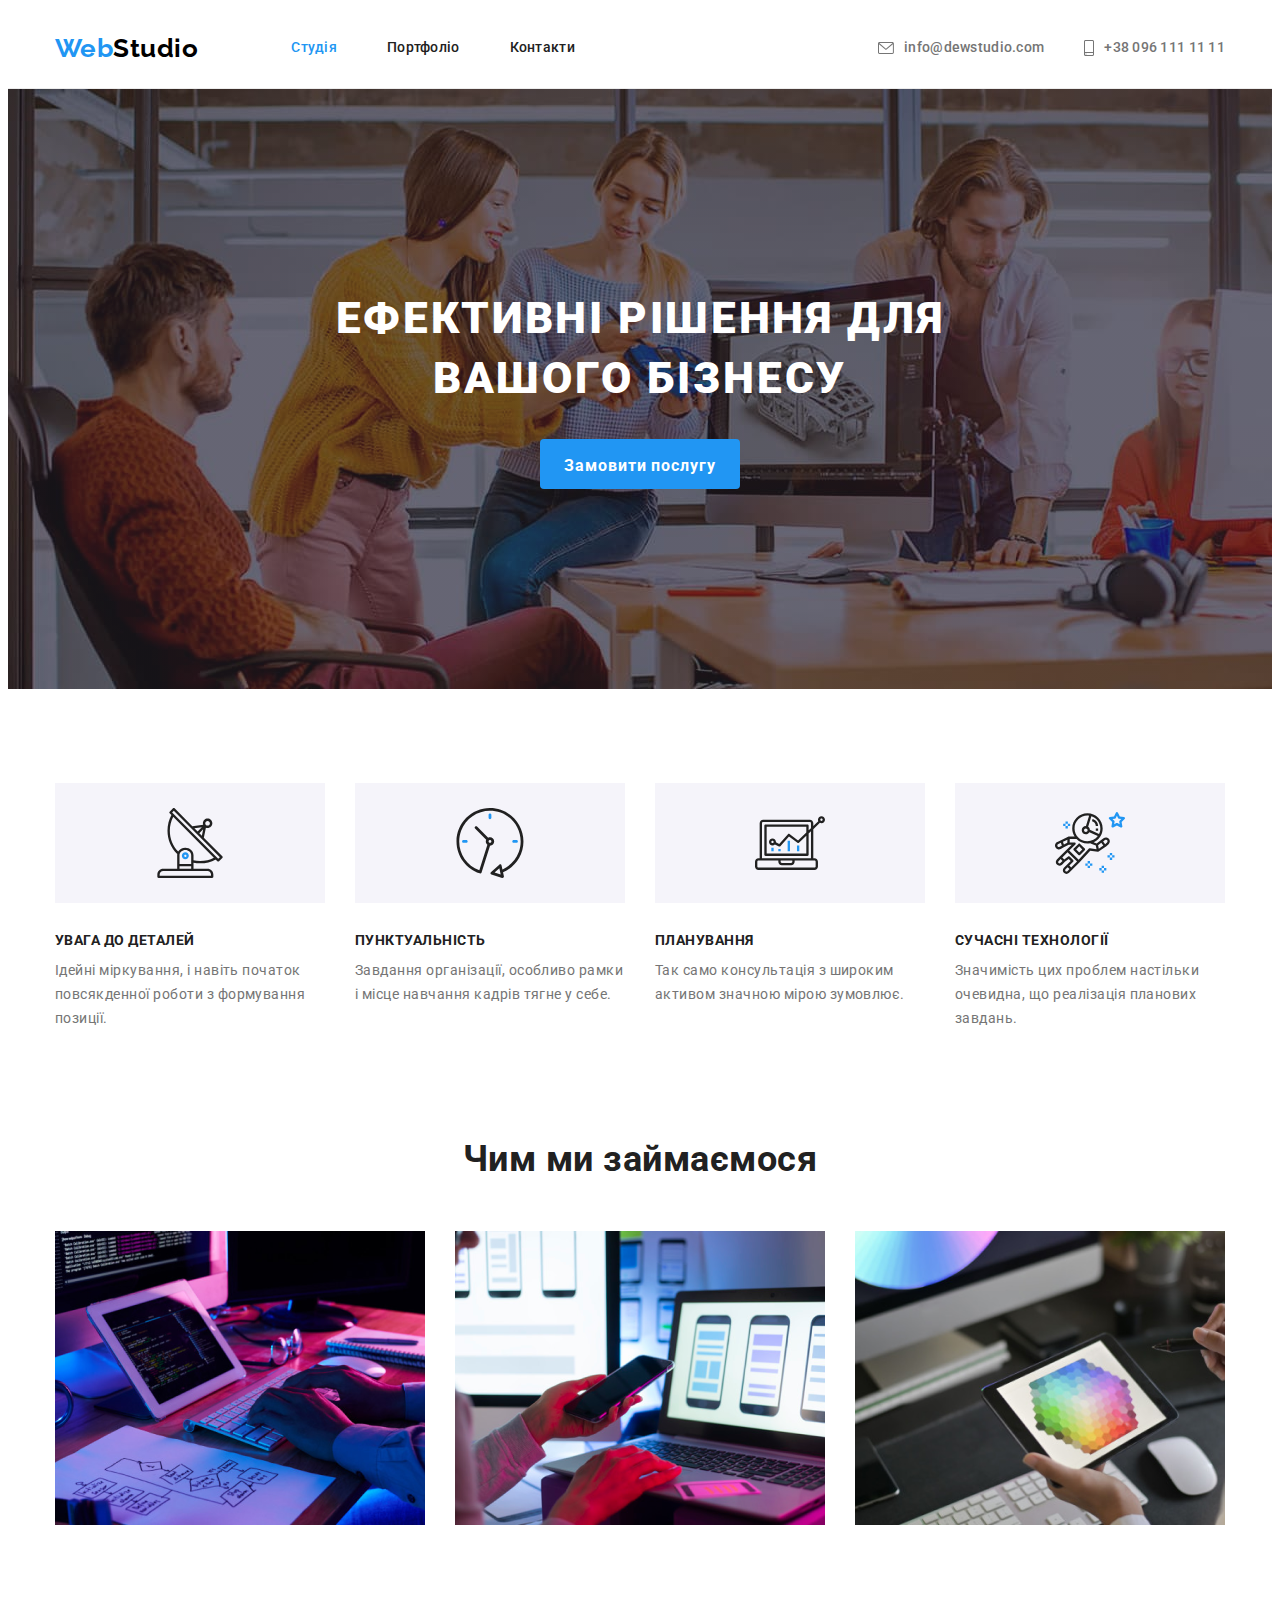
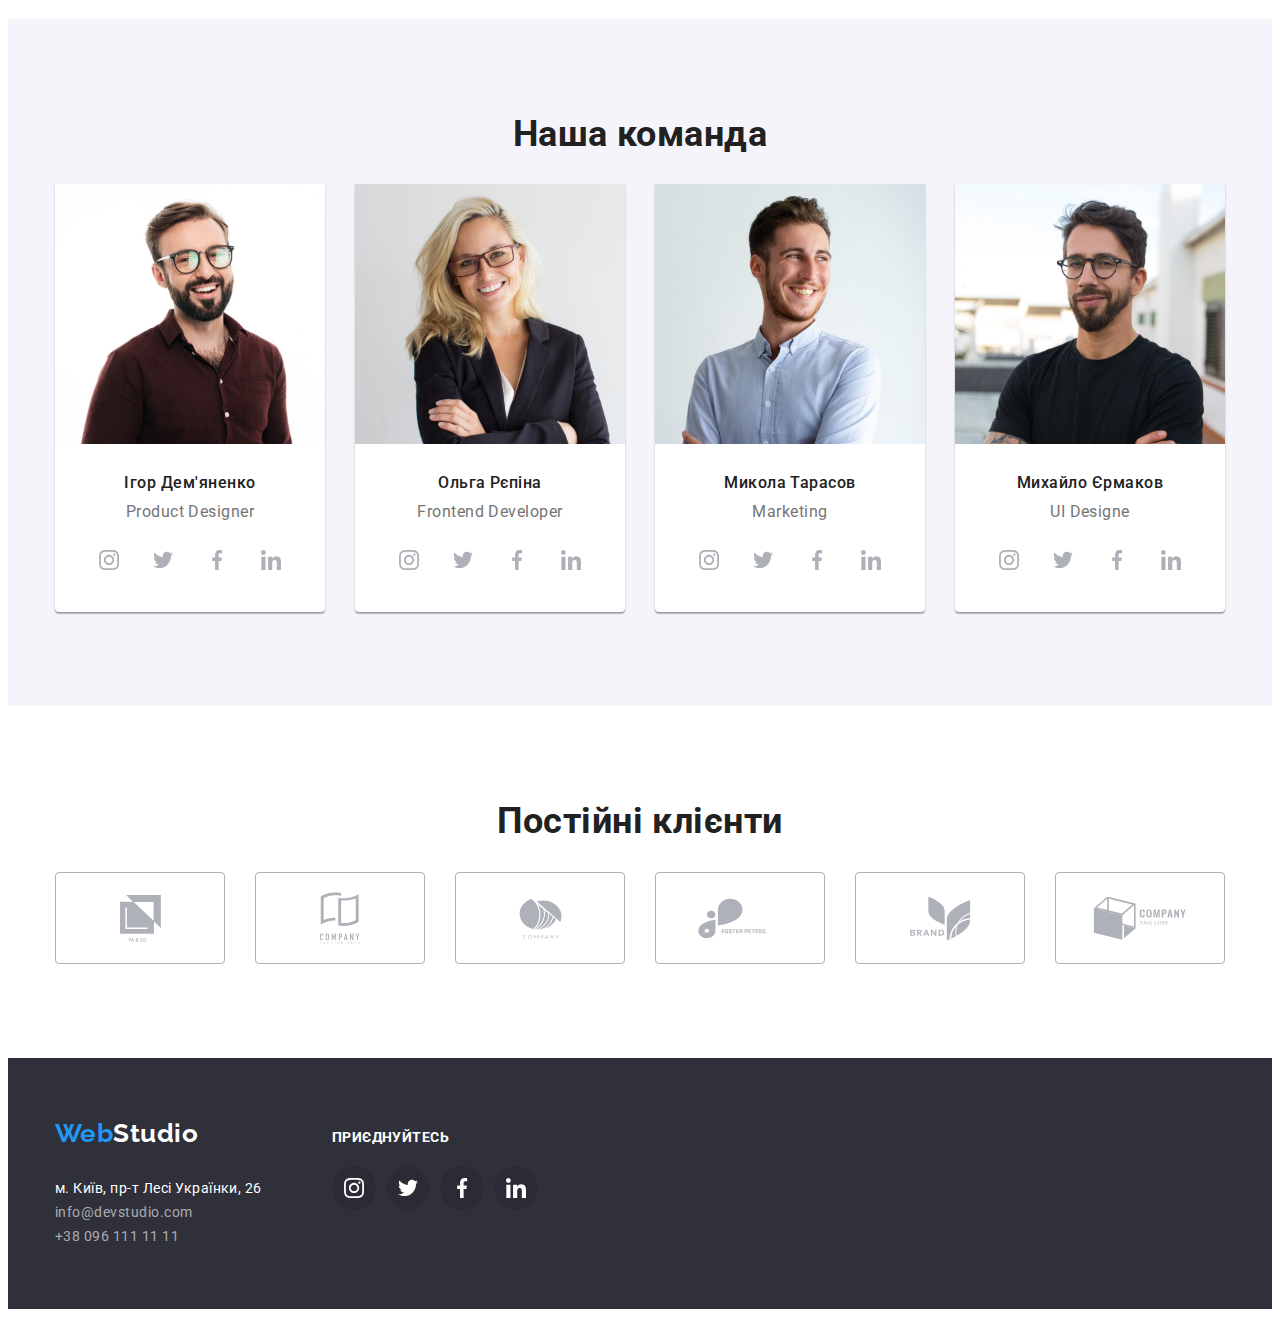
==== commit 519a4034: "заканчивает разметку главной страницы" ====
--- a/index.html
+++ b/index.html
@@ -154,18 +154,24 @@
                             <use href="./images/icons.svg#icon-instagram"></use></svg
                         ></a>
                       </li>
-                      <li class="social-item">  <a class="social link" href=""
+                      <li class="social-item">
+                        <a class="social link" href=""
                           ><svg width="20" height="20">
                             <use href="./images/icons.svg#icon-twitter"></use></svg
-                        ></a></li>
-                      <li class="social-item">  <a class="social link" href=""
+                        ></a>
+                      </li>
+                      <li class="social-item">
+                        <a class="social link" href=""
                           ><svg width="20" height="20">
                             <use href="./images/icons.svg#icon-facebook"></use></svg
-                        ></a></li>
-                      <li class="social-item">  <a class="social link" href=""
+                        ></a>
+                      </li>
+                      <li class="social-item">
+                        <a class="social link" href=""
                           ><svg width="20" height="20">
                             <use href="./images/icons.svg#icon-linkedin"></use></svg
-                        ></a></li>
+                        ></a>
+                      </li>
                     </ul>
                   </div>
                 </div>
@@ -177,7 +183,7 @@
                 <div class="cards-text">
                   <h3 class="team-name">Ольга Рєпіна</h3>
                   <p class="team-position">Frontend Developer</p>
-                   <div>
+                  <div>
                     <ul class="list social-network">
                       <li class="social-item">
                         <a class="social link" href=""
@@ -185,18 +191,24 @@
                             <use href="./images/icons.svg#icon-instagram"></use></svg
                         ></a>
                       </li>
-                      <li class="social-item">  <a class="social link" href=""
+                      <li class="social-item">
+                        <a class="social link" href=""
                           ><svg width="20" height="20">
                             <use href="./images/icons.svg#icon-twitter"></use></svg
-                        ></a></li>
-                      <li class="social-item">  <a class="social link" href=""
+                        ></a>
+                      </li>
+                      <li class="social-item">
+                        <a class="social link" href=""
                           ><svg width="20" height="20">
                             <use href="./images/icons.svg#icon-facebook"></use></svg
-                        ></a></li>
-                      <li class="social-item">  <a class="social link" href=""
+                        ></a>
+                      </li>
+                      <li class="social-item">
+                        <a class="social link" href=""
                           ><svg width="20" height="20">
                             <use href="./images/icons.svg#icon-linkedin"></use></svg
-                        ></a></li>
+                        ></a>
+                      </li>
                     </ul>
                   </div>
                 </div>
@@ -208,7 +220,7 @@
                 <div class="cards-text">
                   <h3 class="team-name">Микола Тарасов</h3>
                   <p class="team-position">Marketing</p>
-                   <div>
+                  <div>
                     <ul class="list social-network">
                       <li class="social-item">
                         <a class="social link" href=""
@@ -216,18 +228,24 @@
                             <use href="./images/icons.svg#icon-instagram"></use></svg
                         ></a>
                       </li>
-                      <li class="social-item">  <a class="social link" href=""
+                      <li class="social-item">
+                        <a class="social link" href=""
                           ><svg width="20" height="20">
                             <use href="./images/icons.svg#icon-twitter"></use></svg
-                        ></a></li>
-                      <li class="social-item">  <a class="social link" href=""
+                        ></a>
+                      </li>
+                      <li class="social-item">
+                        <a class="social link" href=""
                           ><svg width="20" height="20">
                             <use href="./images/icons.svg#icon-facebook"></use></svg
-                        ></a></li>
-                      <li class="social-item">  <a class="social link" href=""
+                        ></a>
+                      </li>
+                      <li class="social-item">
+                        <a class="social link" href=""
                           ><svg width="20" height="20">
                             <use href="./images/icons.svg#icon-linkedin"></use></svg
-                        ></a></li>
+                        ></a>
+                      </li>
                     </ul>
                   </div>
                 </div>
@@ -242,7 +260,8 @@
                 />
                 <div class="cards-text">
                   <h3 class="team-name">Михайло Єрмаков</h3>
-                  <p class="team-position">UI Designe</p> <div>
+                  <p class="team-position">UI Designe</p>
+                  <div>
                     <ul class="list social-network">
                       <li class="social-item">
                         <a class="social link" href=""
@@ -250,18 +269,24 @@
                             <use href="./images/icons.svg#icon-instagram"></use></svg
                         ></a>
                       </li>
-                      <li class="social-item">  <a class="social link" href=""
+                      <li class="social-item">
+                        <a class="social link" href=""
                           ><svg width="20" height="20">
                             <use href="./images/icons.svg#icon-twitter"></use></svg
-                        ></a></li>
-                      <li class="social-item">  <a class="social link" href=""
+                        ></a>
+                      </li>
+                      <li class="social-item">
+                        <a class="social link" href=""
                           ><svg width="20" height="20">
                             <use href="./images/icons.svg#icon-facebook"></use></svg
-                        ></a></li>
-                      <li class="social-item">  <a class="social link" href=""
+                        ></a>
+                      </li>
+                      <li class="social-item">
+                        <a class="social link" href=""
                           ><svg width="20" height="20">
                             <use href="./images/icons.svg#icon-linkedin"></use></svg
-                        ></a></li>
+                        ></a>
+                      </li>
                     </ul>
                   </div>
                 </div>
@@ -277,12 +302,43 @@
             <li class="clients-item">
               <a class="clients-link" href="">
                 <svg width="41" height="47">
-                  <use href="./images/icons.svg#icon-client1">
-
-                  </use>
-
-                </svg>
-
+                  <use href="./images/icons.svg#icon-client1"></use>
+                </svg>
+              </a>
+            </li>
+            <li class="clients-item">
+              <a class="clients-link" href="">
+                <svg width="40" height="52">
+                  <use href="./images/icons.svg#icon-client2"></use>
+                </svg>
+              </a>
+            </li>
+            <li class="clients-item">
+              <a class="clients-link" href="">
+                <svg width="43" height="41">
+                  <use href="./images/icons.svg#icon-client3"></use>
+                </svg>
+              </a>
+            </li>
+            <li class="clients-item">
+              <a class="clients-link" href="">
+                <svg width="84" height="41">
+                  <use href="./images/icons.svg#icon-client4"></use>
+                </svg>
+              </a>
+            </li>
+            <li class="clients-item">
+              <a class="clients-link" href="">
+                <svg width="63" height="45">
+                  <use href="./images/icons.svg#icon-client5"></use>
+                </svg>
+              </a>
+            </li>
+            <li class="clients-item">
+              <a class="clients-link" href="">
+                <svg width="94" height="44">
+                  <use href="./images/icons.svg#icon-client6"></use>
+                </svg>
               </a>
             </li>
           </ul>
@@ -290,23 +346,56 @@
       </section>
     </main>
     <footer class="contacts section">
-      <div class="container">
-        <p class="logo">Web<span class="logo-footer">Studio</span></p>
-        <address>
-          <ul class="contact list">
-            <li>
-              <a
-                href="https://goo.gl/maps/CPtrU1FHBa2aNyZL9"
-                target="_blank"
-                rel="noopener noreferrer nofollow"
-                class="contact-adress"
-                >м. Київ, пр-т Лесі Українки, 26</a
-              >
-            </li>
-            <li><a href="mailto:info@devstudio.com" class="contact-mail">info@devstudio.com</a></li>
-            <li><a href="tel:+380961111111" class="contact-tel">+38 096 111 11 11</a></li>
-          </ul>
-        </address>
+      <div class="container contacts">
+        <div class="adress block">
+          <p class="logo">Web<span class="logo-footer">Studio</span></p>
+          <address>
+            <ul class="contact list">
+              <li>
+                <a
+                  href="https://goo.gl/maps/CPtrU1FHBa2aNyZL9"
+                  target="_blank"
+                  rel="noopener noreferrer nofollow"
+                  class="contact-adress"
+                  >м. Київ, пр-т Лесі Українки, 26</a
+                >
+              </li>
+              <li>
+                <a href="mailto:info@devstudio.com" class="contact-mail">info@devstudio.com</a>
+              </li>
+              <li><a href="tel:+380961111111" class="contact-tel">+38 096 111 11 11</a></li>
+            </ul>
+          </address>
+        </div>
+        <div class="social block">
+          <h3 class="social title">Приєднуйтесь</h3>
+           <ul class="list social-network footer">
+                      <li class="social-item footer">
+                        <a class="social link" href=""
+                          ><svg width="20" height="20">
+                            <use href="./images/icons.svg#icon-instagram"></use></svg
+                        ></a>
+                      </li>
+                      <li class="social-item footer">
+                        <a class="social link" href=""
+                          ><svg width="20" height="20">
+                            <use href="./images/icons.svg#icon-twitter"></use></svg
+                        ></a>
+                      </li>
+                      <li class="social-item footer">
+                        <a class="social link" href=""
+                          ><svg width="20" height="20">
+                            <use href="./images/icons.svg#icon-facebook"></use></svg
+                        ></a>
+                      </li>
+                      <li class="social-item footer">
+                        <a class="social link" href=""
+                          ><svg width="20" height="20">
+                            <use href="./images/icons.svg#icon-linkedin"></use></svg
+                        ></a>
+                      </li>
+                    </ul>
+        </div>
       </div>
     </footer>
   </body>
--- a/css/styles.css
+++ b/css/styles.css
@@ -9,18 +9,19 @@
 /*  */
 
 :root {
-    --primary-text-color: #757575;
-    --title-text-color: #212121;
-    --accent-color: #2196F3;
-    --alternative-accent-color: #188CE8;
-    --alternative-text-color: #FFFFFF;
-    --logo-text-color: #000000;
-    --contacts-transparent-text: rgba(255, 255, 255, 0.6);
-    --primary-background-color: #FFFFFF;
-    --secondary-background-color: #2F303A;
-    --alternative-background-color: #F5F4FA;
-    --passive-icons-color: #AFB1B8;
-    }
+  --primary-text-color: #757575;
+  --title-text-color: #212121;
+  --accent-color: #2196f3;
+  --alternative-accent-color: #188ce8;
+  --alternative-text-color: #ffffff;
+  --logo-text-color: #000000;
+  --contacts-transparent-text: rgba(255, 255, 255, 0.6);
+  --primary-background-color: #ffffff;
+  --secondary-background-color: #2f303a;
+  --alternative-background-color: #f5f4fa;
+  --passive-icons-color: #afb1b8;
+  --link-bcg-color: rgba(0, 0, 0, 0.1);
+}
 
 /* Стили для обнуления верхних отступов у элементов */
 h1,
@@ -30,268 +31,253 @@
 h5,
 h6,
 p {
-    margin-top: 0;
+  margin-top: 0;
 }
 
 /* Класс для обнуления базовых свойств у списков (ul) */
 .list {
-    list-style: none;
-    padding-left: 0px;
-    margin: 0px;
+  list-style: none;
+  padding-left: 0px;
+  margin: 0px;
 }
 
 /* Класс для обнуления базовых свойств у ссылок */
 .link {
-    text-decoration: none;
-    color: inherit;
+  text-decoration: none;
+  color: inherit;
 }
 
 /* Свойства для корректного отображения картинок */
 img {
-    display: block;
-    max-width: 100%;
-    height: auto;
+  display: block;
+  max-width: 100%;
+  height: auto;
 }
 
 /* Свойства для обнуления курсива у address */
 address {
-    font-style: normal;
+  font-style: normal;
 }
 
 body {
-    background-color: var(--primary-background-color);
-    color: var(--primary-text-color);
-    font-family: Roboto, sans-serif;
-    letter-spacing: 0.03em;
+  background-color: var(--primary-background-color);
+  color: var(--primary-text-color);
+  font-family: Roboto, sans-serif;
+  letter-spacing: 0.03em;
 }
 
 * {
-    box-sizing: border-box;
+  box-sizing: border-box;
 }
 .container {
-   width: 1200px; 
-   padding-left: 15px;
-   padding-right: 15px;
-   margin-left: auto;
-   margin-right: auto;
+  width: 1200px;
+  padding-left: 15px;
+  padding-right: 15px;
+  margin-left: auto;
+  margin-right: auto;
 }
 /* логотип */
 
 .page-header {
-border-bottom: 1px solid #ECECEC;
-}
-
-.page-header .container{
-    display: flex;
-    align-items: center;
+  border-bottom: 1px solid #ececec;
+}
+
+.page-header .container {
+  display: flex;
+  align-items: center;
 }
 
 .nav-flex {
-    display: flex;
-    align-items: center;
+  display: flex;
+  align-items: center;
 }
 
 .logo {
-    color: var(--accent-color);
-    text-decoration: none;
-    font-family: Raleway, sans-serif;
-    font-weight: 700;
-    font-size: 26px;
-    line-height: 1.19;
-    
+  color: var(--accent-color);
+  text-decoration: none;
+  font-family: Raleway, sans-serif;
+  font-weight: 700;
+  font-size: 26px;
+  line-height: 1.19;
 }
 .logo-nav {
-    color: var(--logo-text-color)}
+  color: var(--logo-text-color);
+}
 
 .nav-flex .logo {
-    margin-right: 93px;
-
-}
-
-
-
-    /* навигация */
+  margin-right: 93px;
+}
+
+/* навигация */
 
 .nav.list,
 .nav-button {
-    display: flex;
-
-    font-weight: 500;
-    font-size: 14px;
-    line-height:1.14;
-    letter-spacing: 0.02em;
-}
-
+  display: flex;
+
+  font-weight: 500;
+  font-size: 14px;
+  line-height: 1.14;
+  letter-spacing: 0.02em;
+}
 
 .nav-link {
-    display: block;
-    color: var(--title-text-color);
-    text-decoration: none;
-    padding: 32px 0px;
-    }
+  display: block;
+  color: var(--title-text-color);
+  text-decoration: none;
+  padding: 32px 0px;
+}
 .nav-link:hover,
 .nav-link:focus {
-    color: var(--accent-color);
-    }
+  color: var(--accent-color);
+}
 
 .nav.list .item + .item {
-    margin-left: 50px;
+  margin-left: 50px;
 }
 
 .nav.list.contact {
-    display: flex;
-    margin-left: auto;
+  display: flex;
+  margin-left: auto;
 }
 
 .contact-icon {
-margin-right: 10px;
-fill: currentColor;
-}
-
-
-.nav.list .nav-button{
-    margin-bottom: 0px;
+  margin-right: 10px;
+  fill: currentColor;
+}
+
+.nav.list .nav-button {
+  margin-bottom: 0px;
 }
 
 .nav-button {
-    display: flex;
-    align-items: center;
-    padding: 32px 0px;
-    color: var(--primary-text-color);
-    text-decoration: none;}
-
+  display: flex;
+  align-items: center;
+  padding: 32px 0px;
+  color: var(--primary-text-color);
+  text-decoration: none;
+}
 
 .nav-button:hover,
 .nav-button:focus {
-    color: var(--accent-color);}
-
-    .nav.list .contact-item + .contact-item {
-margin-left: 40px;
-    }
-
-
-    .curent {
-        color: var(--accent-color);
-    }
-
-
-    /* Герой */
+  color: var(--accent-color);
+}
+
+.nav.list .contact-item + .contact-item {
+  margin-left: 40px;
+}
+
+.curent {
+  color: var(--accent-color);
+}
+
+/* Герой */
 
 .hero {
-    padding-top: 200px;
-    padding-bottom: 200px;
-    
-    display: block;
-    text-align: center;
-    height: 600px;
-    max-width: 1600px;
-    margin-left: auto;
-    margin-right: auto;
-   
-    background-image: linear-gradient( 
-        to right,
-    rgba(53, 47, 58, 0.4), rgba(53, 47, 58, 0.4)),
+  padding-top: 200px;
+  padding-bottom: 200px;
+
+  display: block;
+  text-align: center;
+  height: 600px;
+  max-width: 1600px;
+  margin-left: auto;
+  margin-right: auto;
+
+  background-image: linear-gradient(to right, rgba(53, 47, 58, 0.4), rgba(53, 47, 58, 0.4)),
     url(../images/hero.jpg);
-    background-color: var(--secondary-background-color);
-   
+  background-color: var(--secondary-background-color);
 }
 
 .hero-title {
-    color: var(--alternative-text-color);
-    font-weight: 900;
-    font-size: 44px;
-    line-height: 1.36;
-    
-    letter-spacing: 0.06em;
-    text-transform: uppercase;
-    border: transparent; 
-
-    margin-bottom: 30px;
+  color: var(--alternative-text-color);
+  font-weight: 900;
+  font-size: 44px;
+  line-height: 1.36;
+
+  letter-spacing: 0.06em;
+  text-transform: uppercase;
+  border: transparent;
+
+  margin-bottom: 30px;
 }
 
 .hero-button {
-    background-color: var(--accent-color);
-    color: var(--alternative-text-color);
-    font-family: inherit;
-    font-weight: 700;
-    font-size: 16px;
-    line-height: 1.87;
-    letter-spacing: 0.06em;
-    text-align: center;
-    cursor: pointer;
-
-   
-    border-radius: 4px;
-    border-color: transparent;
-    min-width: 200px;
-    height: 50px;
-    padding: 10px 20px;
-}
-
+  background-color: var(--accent-color);
+  color: var(--alternative-text-color);
+  font-family: inherit;
+  font-weight: 700;
+  font-size: 16px;
+  line-height: 1.87;
+  letter-spacing: 0.06em;
+  text-align: center;
+  cursor: pointer;
+
+  border-radius: 4px;
+  border-color: transparent;
+  min-width: 200px;
+  height: 50px;
+  padding: 10px 20px;
+}
 
 .hero-button:hover,
 .hero-button:focus {
-    background-color: var(--alternative-accent-color);
-}
-
+  background-color: var(--alternative-accent-color);
+}
 
 /* Наши преимущества */
 
 .benefits.section {
-    padding-top: 94px;
-    padding-bottom: 94px;
-}
-
+  padding-top: 94px;
+  padding-bottom: 94px;
+}
 
 .visually-hidden {
-    position: absolute;
-    white-space: nowrap;
-    width: 1px;
-    height: 1px;
-    overflow: hidden;
-    border: 0;
-    padding: 0;
-    clip: rect(0 0 0 0);
-    clip-path: inset(50%);
-    margin: -1px;
+  position: absolute;
+  white-space: nowrap;
+  width: 1px;
+  height: 1px;
+  overflow: hidden;
+  border: 0;
+  padding: 0;
+  clip: rect(0 0 0 0);
+  clip-path: inset(50%);
+  margin: -1px;
 }
 
 .benefits.list {
-    display: flex;
+  display: flex;
 }
 
 .benefits.list .item {
-    display: block;
-    width: 270px;
-    margin-right: 30px;
+  display: block;
+  width: 270px;
+  margin-right: 30px;
 }
 
 .benefits.list .item:last-child {
-    margin-right: 0px;
+  margin-right: 0px;
 }
 .benefits-list-title {
-    color: var(--title-text-color);
-    font-weight: 700;
-    font-size: 14px;
-    line-height: 1.14;
-    text-transform: uppercase;
-    margin-bottom: 10px;
-}
-
+  color: var(--title-text-color);
+  font-weight: 700;
+  font-size: 14px;
+  line-height: 1.14;
+  text-transform: uppercase;
+  margin-bottom: 10px;
+}
 
 .benefits-discription {
-    font-size: 14px;
-    line-height: 1.71;
+  font-size: 14px;
+  line-height: 1.71;
 }
 
 .benefits .thumb {
-    display: flex;
-    align-items: center;
-    justify-content: center;
-    height: 120px;
-    background-color: var(--alternative-background-color);
-margin-bottom: 30px;
-    
+  display: flex;
+  align-items: center;
+  justify-content: center;
+  height: 120px;
+  background-color: var(--alternative-background-color);
+  margin-bottom: 30px;
 }
 /* .benefits.list .item::before {
     display: block;
@@ -323,189 +309,197 @@
 /* Чем мы занимаемся */
 
 .discription.section {
-    padding-bottom: 94px;
+  padding-bottom: 94px;
 }
 
 .discription-title {
-    color: var(--title-text-color);
-    font-weight: 700;
-    font-size: 36px;
-    line-height: 1.16;
-    text-align: center;
-
-    margin-bottom: 50px;
+  color: var(--title-text-color);
+  font-weight: 700;
+  font-size: 36px;
+  line-height: 1.16;
+  text-align: center;
+
+  margin-bottom: 50px;
 }
 
 .discription.list {
-    display: flex;
-    justify-content: space-between;
+  display: flex;
+  justify-content: space-between;
 }
 
 /* Наша команда */
 .team.section {
-    padding: 94px 0px;
-}
+  padding: 94px 0px;
+}
+
+
+
 .team.team.section {
-    background-color: var(--alternative-background-color);
+  background-color: var(--alternative-background-color);
 }
 
 .team.list {
-    display: flex;
-    justify-content: space-between;
+  display: flex;
+  justify-content: space-between;
 }
 
 .cards {
-    background: #FFFFFF;
-        /* material shadow v1 */
-    
-        box-shadow: 0px 1px 3px rgba(0, 0, 0, 0.12), 0px 1px 1px rgba(0, 0, 0, 0.14), 0px 2px 1px rgba(0, 0, 0, 0.2);
-        border-radius: 0px 0px 4px 4px;
+  background: #ffffff;
+    box-shadow: 0px 1px 3px rgba(0, 0, 0, 0.12), 0px 1px 1px rgba(0, 0, 0, 0.14),
+    0px 2px 1px rgba(0, 0, 0, 0.2);
+  border-radius: 0px 0px 4px 4px;
 }
 
 .cards-text {
-    padding-top: 30px;
-    padding-bottom: 30px;
+  padding-top: 30px;
+  padding-bottom: 30px;
 }
 
 .team-title {
-    color: var(--title-text-color);
-    font-weight: 700;
-    font-size: 36px;
-    line-height: 1,16;
-    text-align: center;
-}
-
-.team-name {      
-    color: var(--title-text-color);
-    font-weight: 500;
-    font-size: 16px;
-    line-height: 1.18;
-    text-align: center;
-    margin-bottom: 10px;
+  color: var(--title-text-color);
+  font-weight: 700;
+  font-size: 36px;
+  line-height: 1, 16;
+  text-align: center;
+}
+
+.team-name {
+  color: var(--title-text-color);
+  font-weight: 500;
+  font-size: 16px;
+  line-height: 1.18;
+  text-align: center;
+  margin-bottom: 10px;
 }
 
 .team-position {
-
-    font-weight: 400;
-    font-size: 16px;
-    line-height: 1.18;
-    text-align: center;
-    margin-bottom: 16px;
+  font-weight: 400;
+  font-size: 16px;
+  line-height: 1.18;
+  text-align: center;
+  margin-bottom: 16px;
 }
 .list.social-network {
-    display: flex;
-    align-items: center;
-    justify-content: center;
+  display: flex;
+  align-items: center;
+  justify-content: center;
 }
 
 .social-item {
-    width: 44px;
-    height: 44px;
-    margin-right: 10px;
- }
-
-.social-item:last-child{
-    margin-right: 0px;
+  width: 44px;
+  height: 44px;
+  margin-right: 10px;
+}
+
+.social-item:last-child {
+  margin-right: 0px;
 }
 
 .social.link {
-    display: flex;
-    align-items: center;
-    justify-content: center;
-    width: 100%;
-    height: 100%;
-    border-radius: 50%;
-    fill: var(--passive-icons-color);
-   }
-
-
+  display: flex;
+  align-items: center;
+  justify-content: center;
+  width: 100%;
+  height: 100%;
+  border-radius: 50%;
+  fill: var(--passive-icons-color);
+}
 
 .social.link:hover,
 .social.link:focus {
-    background-color: var(--accent-color);
-    fill: var(--alternative-text-color);
-}
-
-
-
-/* .social-item {
-    margin: auto;
-} */
-
-
+  background-color: var(--accent-color);
+  fill: var(--alternative-text-color);
+}
 
 /* Клиенты */
-
+.clients.section {
+    padding: 94px 0px;
+}
 .clients .container {
-    padding: 94px 0px;
+  padding-left: 15px;
+  padding-right: 15px;
 }
 
 .clients-title {
-    font-weight: 700;
-        font-size: 36px;
-        line-height: 1.17;
-        text-align: center;
-        color: var(--title-text-color);
-}
-
-.clients.list. {
-    display: flex;
+  font-weight: 700;
+  font-size: 36px;
+  line-height: 1.17;
+  text-align: center;
+  color: var(--title-text-color);
+}
+
+.clients.list {
+  display: flex;
+  ;
 }
 
 .clients-item {
-    width: 170px;
-    height: 92px;
-    border: 1px solid var(--passive-icons-color);
-    border-radius: 4px;
+  width: 170px;
+  height: 92px;
+  margin-right: 30px;
+  border: 1px solid var(--passive-icons-color);
+  border-radius: 4px;
+}
+.clients-item:last-child {
+    margin-right: 0px;
 }
 
 .clients-link {
-    display: flex;
-    align-items: center;
-    justify-content: center;
+  display: flex;
+  align-items: center;
+  justify-content: center;
     width: 100%;
-    height: 100%;
-    fill: var(--passive-icons-color);
+  height: 100%;
+  fill: var(--passive-icons-color);
 }
 
 .clients-link:hover,
 .clients-link:focus {
-    border: 1px solid var(--accent-color);
-    fill: var(--accent-color);
+  border: 1px solid var(--accent-color);
+  fill: var(--accent-color);
 }
 /* Футер */
 
 .contacts.section {
-    background-color: var(--secondary-background-color);
-    padding: 60px 0px;
+  background-color: var(--secondary-background-color);
+  padding: 60px 0px;
+}
+.container.contacts {
+    display: flex;
+    align-items: baseline;
+    
+}
+
+.adress.block {
+    margin-right: 70px;
 }
 
 .contacts.section p {
-    margin-bottom: 28px;
+  margin-bottom: 28px;
 }
 .logo-footer {
-    color: var(--alternative-text-color);
+  color: var(--alternative-text-color);
 }
 
 .contact.list a {
-    margin-bottom: 12px;
+  margin-bottom: 12px;
 }
 
 .contact-adress {
-    color: var(--alternative-text-color);
-    text-decoration: none;
-    font-style: normal;
-    font-size: 14px;
-    line-height: 1.71;
+  color: var(--alternative-text-color);
+  text-decoration: none;
+  font-style: normal;
+  font-size: 14px;
+  line-height: 1.71;
 }
 
 .contact-mail,
 .contact-tel {
-    color: var(--contacts-transparent-text);
-    text-decoration: none;
-    font-style: normal;
-    font-size: 14px;
-    line-height: 1.71;
+  color: var(--contacts-transparent-text);
+  text-decoration: none;
+  font-style: normal;
+  font-size: 14px;
+  line-height: 1.71;
 }
 
 .contact-adress:hover,
@@ -514,95 +508,122 @@
 .contact-mail:focus,
 .contact-tel:hover,
 .contact-tel:focus {
-    color: var(--accent-color);
-}
-
+  color: var(--accent-color);
+}
+
+.social.block {
+    display: block;
+    width: 206px;
+}
+
+.social.title {
+font-weight: 700;
+font-size: 14px;
+line-height: 1.14;
+letter-spacing: 0.03em;
+text-transform: uppercase;
+color: var(--alternative-text-color);
+    margin-bottom: 20px;
+}
+.social-network.footer{
+justify-content: space-between;
+    }
+.social-item.footer {
+    margin: 0px;
+    border-radius: 50%;
+    background-color: var(--link-bcg-color);
+   
+}
+
+.footer .social.link{
+     fill: var(--alternative-text-color);
+}
+
+.social-item.footer:hover,
+.social-item.footer:focus {
+    background-color: var(--accent-color);
+}
 /* Портфоліо */
 
 /* Фільтри */
 
 .container.portfolio {
-    padding-top: 94px;
-    padding-bottom: 94px;
+  padding-top: 94px;
+  padding-bottom: 94px;
 }
 
 .filters.list {
-    display: flex;
-    justify-content: center;
-    margin-bottom: 50px;
+  display: flex;
+  justify-content: center;
+  margin-bottom: 50px;
 }
 .filters.list .item {
-    margin-right: 8px;
-
-
+  margin-right: 8px;
 }
 .filters.list .item:last-child {
-margin-right: 0px;
+  margin-right: 0px;
 }
 
 .filter-button {
-    padding: 6px 22px;
-    
-    background-color: var(--alternative-background-color);
-    color: var(--title-text-color);
-    font-family: inherit;
-    font-weight: 500;
-    font-size: 16px;
-    line-height: 1.62;
-    text-align: center;
-    letter-spacing: 0.03em;
-    border-radius: 4px;
-    border: transparent;
-    cursor:pointer;
-    }
-
+  padding: 6px 22px;
+
+  background-color: var(--alternative-background-color);
+  color: var(--title-text-color);
+  font-family: inherit;
+  font-weight: 500;
+  font-size: 16px;
+  line-height: 1.62;
+  text-align: center;
+  letter-spacing: 0.03em;
+  border-radius: 4px;
+  border: transparent;
+  cursor: pointer;
+}
 
 .filter-button:hover,
 .filter-button:focus {
-    background-color: var(--accent-color);
-    color: var(--alternative-text-color);
+  background-color: var(--accent-color);
+  color: var(--alternative-text-color);
 }
 
 /* Проекты */
 
 .project-flex {
-    display: flex;
-    flex-wrap: wrap;
+  display: flex;
+  flex-wrap: wrap;
 }
 
 .project.list .item {
-    display: block;
-    margin-right: 30px;
-    margin-bottom: 30px;
-    width: 370px;
-}
- .project.list .item:nth-child(3n) {
-    margin-right: 0px;
- }
+  display: block;
+  margin-right: 30px;
+  margin-bottom: 30px;
+  width: 370px;
+}
+.project.list .item:nth-child(3n) {
+  margin-right: 0px;
+}
 
 .project.list .item:nth-last-child(-n + 3) {
-    margin-bottom: 0px;
+  margin-bottom: 0px;
 }
 
 .project-cards {
-    padding: 20px 24px;
-    border: 1px solid #EEEEEE;
+  padding: 20px 24px;
+  border: 1px solid #eeeeee;
 }
 
 .projects-title {
-    margin-bottom: 4px;
-    
-    color:  var(--title-text-color);
-    font-weight: 700;
-    font-size: 18px;
-    line-height: 2;    
-    letter-spacing: 0.06em;
-
+  margin-bottom: 4px;
+
+  color: var(--title-text-color);
+  font-weight: 700;
+  font-size: 18px;
+  line-height: 2;
+  letter-spacing: 0.06em;
 }
 
 .project-text {
-    margin-bottom: 0px;
-    font-size: 16px;
-    line-height: 1.88;
-    
-}
+  margin-bottom: 0px;
+  font-size: 16px;
+  line-height: 1.88;
+}
